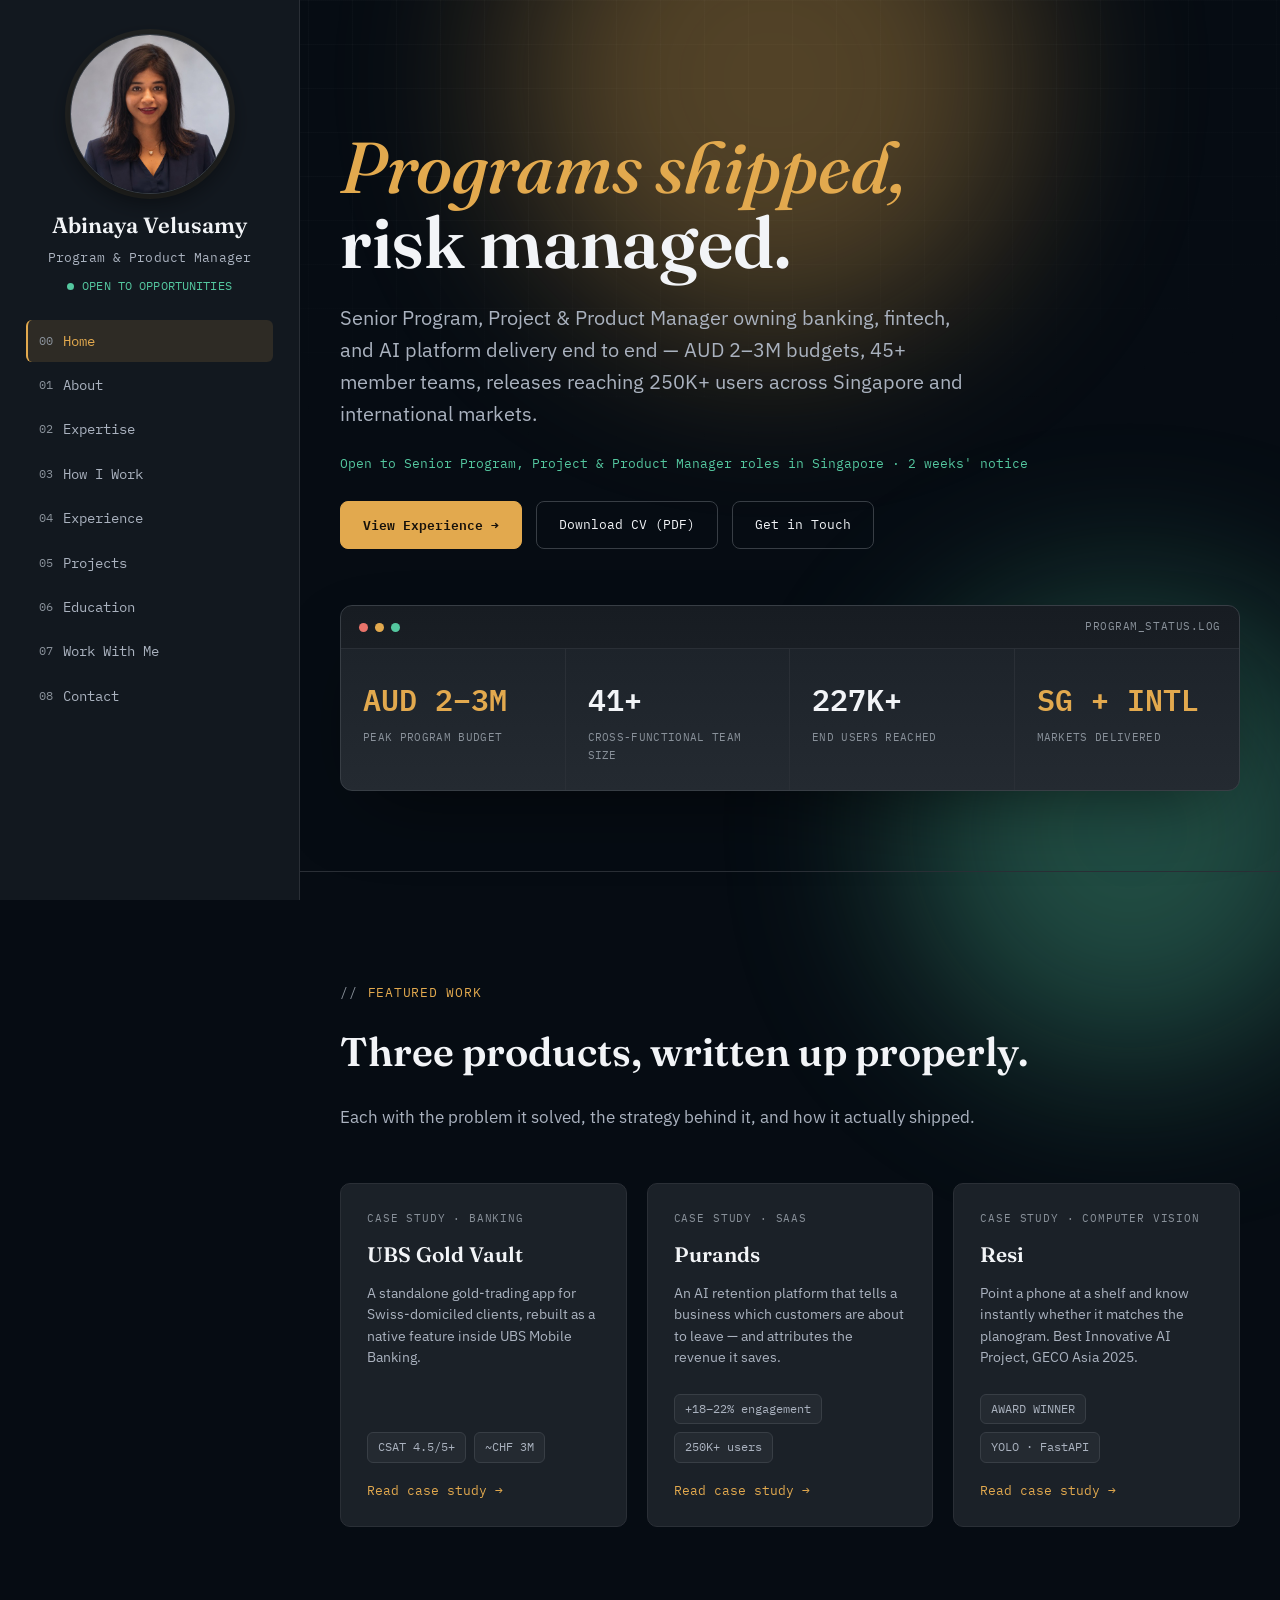
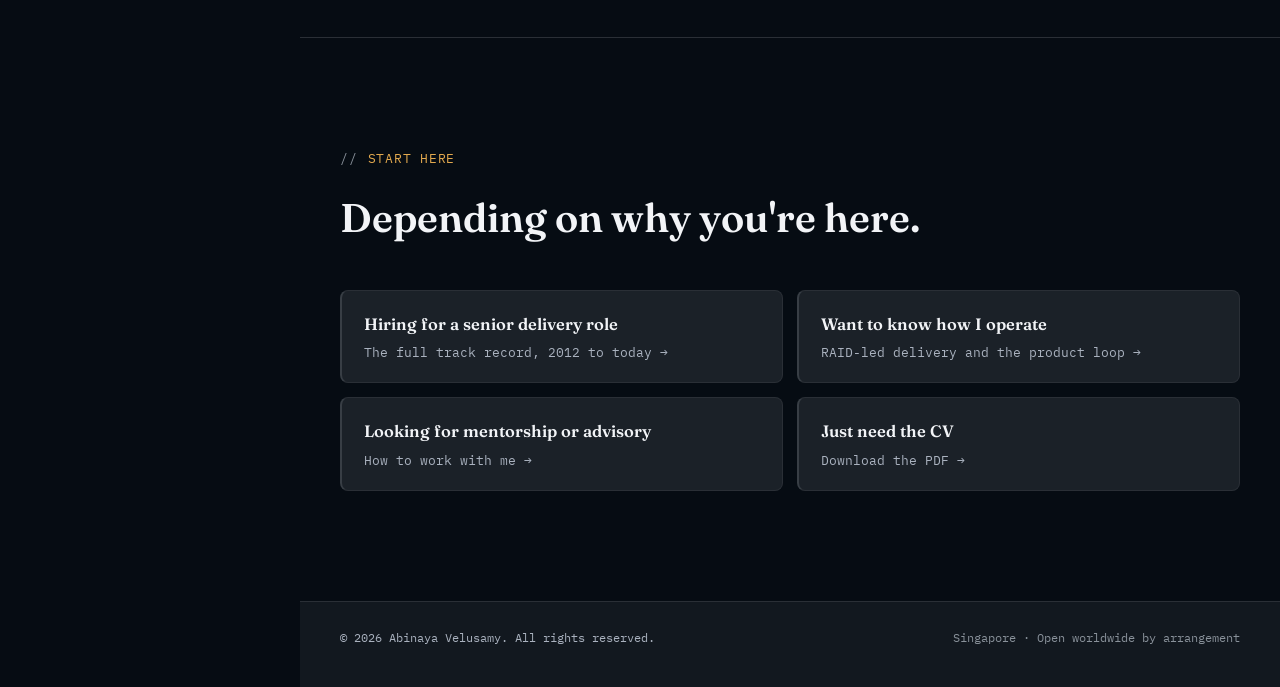
==== index.html @ ea09c015 "Act on the critique: case studies, CV, landing page, hide Shop Single commit so the whole set can be" ====
<!DOCTYPE html>
<html lang="en-SG">
<head>
<meta charset="UTF-8">
<meta name="viewport" content="width=device-width, initial-scale=1.0">
<meta name="google-site-verification" content="CS-4A30RdtdvPB7ASoX8ewteVdFlSU5Lm0B5fhDnVzg">
<title>Abinaya Velusamy — Senior Program & Product Manager, Singapore</title>
<meta name="description" content="Senior Program, Project and Product Manager in Singapore. Banking, fintech and AI platform delivery — AUD 2–3M budgets, 45+ member teams, 250K+ users.">
<link rel="icon" type="image/png" sizes="32x32" href="/favicon-32.png">
<link rel="apple-touch-icon" sizes="180x180" href="/apple-touch-icon.png">
<meta name="theme-color" content="#060C13">
<link rel="preconnect" href="https://fonts.googleapis.com">
<link rel="preconnect" href="https://fonts.gstatic.com" crossorigin>
<link href="https://fonts.googleapis.com/css2?family=Fraunces:ital,opsz,wght@0,9..144,300;0,9..144,500;0,9..144,600;0,9..144,700;1,9..144,400;1,9..144,500&family=IBM+Plex+Sans:wght@400;500;600;700&family=IBM+Plex+Mono:wght@400;500;600&display=swap" rel="stylesheet">
<link rel="stylesheet" href="css/style.css?v=3">
<script defer data-domain="abinayavelusamy.com" src="https://plausible.io/js/script.outbound-links.tagged-events.js"></script>

<!-- seo -->
<link rel="canonical" href="https://abinayavelusamy.com/">
<meta name="robots" content="index, follow, max-image-preview:large">
<meta name="author" content="Abinaya Velusamy">
<meta property="og:type" content="profile">
<meta property="og:site_name" content="Abinaya Velusamy">
<meta property="og:locale" content="en_SG">
<meta property="og:url" content="https://abinayavelusamy.com/">
<meta property="og:title" content="Abinaya Velusamy — Senior Program & Product Manager, Singapore">
<meta property="og:description" content="Senior Program, Project and Product Manager in Singapore. Banking, fintech and AI platform delivery — AUD 2–3M budgets, 45+ member teams, 250K+ users.">
<meta property="og:image" content="https://abinayavelusamy.com/assets/og-card.jpg">
<meta property="og:image:width" content="1200">
<meta property="og:image:height" content="630">
<meta property="og:image:alt" content="Abinaya Velusamy — Senior Program &amp; Product Manager">
<meta name="twitter:card" content="summary_large_image">
<meta name="twitter:title" content="Abinaya Velusamy — Senior Program & Product Manager, Singapore">
<meta name="twitter:description" content="Senior Program, Project and Product Manager in Singapore. Banking, fintech and AI platform delivery — AUD 2–3M budgets, 45+ member teams, 250K+ users.">
<meta name="twitter:image" content="https://abinayavelusamy.com/assets/og-card.jpg">
<!-- /seo -->

<script type="application/ld+json">
{
  "@context": "https://schema.org",
  "@type": "Person",
  "name": "Abinaya Velusamy",
  "url": "https://abinayavelusamy.com/",
  "image": "https://abinayavelusamy.com/assets/headshot.jpg",
  "jobTitle": "Senior Program, Project & Product Manager",
  "email": "mailto:vabinaya8@gmail.com",
  "telephone": "+65 9186 2918",
  "nationality": "Singaporean",
  "address": {
    "@type": "PostalAddress",
    "addressCountry": "SG",
    "addressLocality": "Singapore"
  },
  "worksFor": {
    "@type": "Organization",
    "name": "Purands"
  },
  "alumniOf": [
    {
      "@type": "CollegeOrUniversity",
      "name": "Singapore Management University"
    },
    {
      "@type": "CollegeOrUniversity",
      "name": "SASTRA University"
    }
  ],
  "knowsAbout": [
    "Program Management",
    "Project Management",
    "Product Management",
    "Agile Delivery",
    "RAID Risk Management",
    "Program Governance",
    "Roadmap Ownership",
    "Banking Technology",
    "Fintech",
    "SaaS",
    "AI Platforms",
    "Stakeholder Management"
  ],
  "hasCredential": [
    {
      "@type": "EducationalOccupationalCredential",
      "name": "Master of Business Administration (MBA), Singapore Management University"
    },
    {
      "@type": "EducationalOccupationalCredential",
      "name": "Microsoft Azure Fundamentals"
    },
    {
      "@type": "EducationalOccupationalCredential",
      "name": "NUS Future Leader Programme"
    }
  ],
  "award": [
    "Best Innovative AI Project — GECO Asia 2025",
    "Dean's Lister, Singapore Management University"
  ],
  "sameAs": [
    "https://linkedin.com/in/abinaya-velusamy",
    "https://github.com/abinayavelusamy2918"
  ]
}
</script>
<script type="application/ld+json">
{
  "@context": "https://schema.org",
  "@type": "WebSite",
  "name": "Abinaya Velusamy",
  "url": "https://abinayavelusamy.com/",
  "inLanguage": "en-SG",
  "author": {
    "@type": "Person",
    "name": "Abinaya Velusamy"
  }
}
</script>
</head>
<body data-page="home">

<div class="bg-grid"></div>
<div class="bg-glow g1"></div>
<div class="bg-glow g2"></div>

<div class="topbar">
  <a class="topbar-brand" href="index.html">
    <img class="tb-avatar" src="assets/headshot.jpg" alt="" width="34" height="34" decoding="async">
    <span class="tb-id"><strong>Abinaya Velusamy</strong><em>Program &amp; Product Manager</em></span>
  </a>
  <button class="menu-btn" id="menuBtn" aria-label="Toggle navigation"><i></i><i></i><i></i></button>
</div>

<aside class="sidebar" id="sidebar">
  <div class="brand">
    <img class="avatar" src="assets/headshot.jpg" alt="Portrait of Abinaya Velusamy" width="224" height="224" decoding="async">
    <strong>Abinaya Velusamy</strong>
    Program &amp; Product Manager
    <div class="status-line"><span class="dot"></span> OPEN TO OPPORTUNITIES</div>
  </div>
  <nav class="navlinks" id="navlinks">
    <a href="index.html" class="active"><span class="idx">00</span> Home</a>
    <a href="about.html"><span class="idx">01</span> About</a>
    <a href="expertise.html"><span class="idx">02</span> Expertise</a>
    <a href="how-i-work.html"><span class="idx">03</span> How I Work</a>
    <a href="experience.html"><span class="idx">04</span> Experience</a>
    <a href="projects.html"><span class="idx">05</span> Projects</a>
    <a href="education.html"><span class="idx">06</span> Education</a>
    <a href="work-with-me.html"><span class="idx">07</span> Work With Me</a>
    <a href="contact.html"><span class="idx">08</span> Contact</a>
  </nav>
</aside>

<main>

  <section class="section hero" id="home" style="border-top:none;">
    <div class="section-inner">
      <h1 class="hero-title reveal">
        <span class="line"><span class="line-in"><em>Programs shipped,</em></span></span>
        <span class="line"><span class="line-in">risk managed.</span></span>
      </h1>
      <p class="tagline reveal d2">Senior Program, Project &amp; Product Manager owning banking, fintech, and AI platform delivery end to end — AUD 2–3M budgets, 45+ member teams, releases reaching 250K+ users across Singapore and international markets.</p>
      <p class="hero-ask reveal d3">Open to Senior Program, Project &amp; Product Manager roles in Singapore · 2 weeks' notice</p>
      <div class="cta-row reveal d3">
        <a href="experience.html" class="plausible-event-name=Hero+View+Experience btn btn-primary">View Experience →</a>
        <a href="assets/Abinaya-Velusamy-CV.pdf" class="plausible-event-name=Download+CV btn btn-ghost" download>Download CV (PDF)</a>
        <a href="contact.html" class="btn btn-ghost">Get in Touch</a>
      </div>

      <div class="console reveal d4">
        <div class="console-bar">
          <div class="console-lights"><i></i><i></i><i></i></div>
          <div class="label">PROGRAM_STATUS.LOG</div>
        </div>
        <div class="console-grid">
          <div class="console-cell">
            <div class="val accent">AUD 2–3M</div>
            <div class="lbl">PEAK PROGRAM BUDGET</div>
          </div>
          <div class="console-cell">
            <div class="val" data-count="45" data-suffix="+">0</div>
            <div class="lbl">CROSS-FUNCTIONAL TEAM SIZE</div>
          </div>
          <div class="console-cell">
            <div class="val" data-count="250" data-suffix="K+">0</div>
            <div class="lbl">END USERS REACHED</div>
          </div>
          <div class="console-cell">
            <div class="val accent">SG + INTL</div>
            <div class="lbl">MARKETS DELIVERED</div>
          </div>
        </div>
      </div>
    </div>
  </section>



  <!-- FEATURED WORK -->
  <section class="section" id="featured">
    <div class="section-inner">
      <div class="eyebrow reveal">FEATURED WORK</div>
      <h2 class="reveal">Three products, written up properly.</h2>
      <p class="lede reveal d1">Each with the problem it solved, the strategy behind it, and how it actually shipped.</p>

      <div class="feat-grid">
        <a class="feat-card reveal" href="ubs-gold.html">
          <div class="feat-kind">CASE STUDY · BANKING</div>
          <h3>UBS Gold Vault</h3>
          <p>A standalone gold-trading app for Swiss-domiciled clients, rebuilt as a native feature inside UBS Mobile Banking.</p>
          <div class="kpi-row">
            <span class="kpi">CSAT 4.5/5+</span>
            <span class="kpi">~CHF 3M</span>
          </div>
          <span class="feat-go">Read case study →</span>
        </a>
        <a class="feat-card reveal d1" href="purands.html">
          <div class="feat-kind">CASE STUDY · SAAS</div>
          <h3>Purands</h3>
          <p>An AI retention platform that tells a business which customers are about to leave — and attributes the revenue it saves.</p>
          <div class="kpi-row">
            <span class="kpi">+18–22% engagement</span>
            <span class="kpi">250K+ users</span>
          </div>
          <span class="feat-go">Read case study →</span>
        </a>
        <a class="feat-card reveal d2" href="resi.html">
          <div class="feat-kind">CASE STUDY · COMPUTER VISION</div>
          <h3>Resi</h3>
          <p>Point a phone at a shelf and know instantly whether it matches the planogram. Best Innovative AI Project, GECO Asia 2025.</p>
          <div class="kpi-row">
            <span class="kpi">AWARD WINNER</span>
            <span class="kpi">YOLO · FastAPI</span>
          </div>
          <span class="feat-go">Read case study →</span>
        </a>
      </div>
    </div>
  </section>

  <!-- QUICK ROUTES -->
  <section class="section" id="routes">
    <div class="section-inner">
      <div class="eyebrow reveal">START HERE</div>
      <h2 class="reveal">Depending on why you're here.</h2>
      <div class="route-grid">
        <a class="route reveal" href="experience.html"><strong>Hiring for a senior delivery role</strong><span>The full track record, 2012 to today →</span></a>
        <a class="route reveal d1" href="how-i-work.html"><strong>Want to know how I operate</strong><span>RAID-led delivery and the product loop →</span></a>
        <a class="route reveal d2" href="work-with-me.html"><strong>Looking for mentorship or advisory</strong><span>How to work with me →</span></a>
        <a class="route reveal d3" href="assets/Abinaya-Velusamy-CV.pdf" download><strong>Just need the CV</strong><span>Download the PDF →</span></a>
      </div>
    </div>
  </section>

  <footer class="site-footer">
    <div class="section-inner">
      <div class="footer">
        <span>© 2026 Abinaya Velusamy. All rights reserved.</span>
        <span>Singapore · Open worldwide by arrangement</span>
      </div>
    </div>
  </footer>

</main>

<script src="js/main.js?v=3"></script>

</body>
</html>
---- css/style.css ----
/* ===================== TOKENS ===================== */
:root{
  /* surface ramp — steps of dL* ~4-6 so cards read raised without a border */
  --bg: #060C13;
  --bg-1: #12181F;
  --panel: #1B2128;
  --panel-2: #242A31;
  --panel-3: #2E343B;
  /* neutral hairlines — brass is reserved for meaning, not structure */
  --line: #383E45;
  --line-soft: #2A2F36;
  /* accents: brand / positive / alert / category */
  --brass: #E2A94E;
  --brass-soft: rgba(226,169,78,0.13);
  --teal: #54C79F;
  --teal-soft: rgba(84,199,159,0.13);
  --risk: #E8736A;
  --risk-soft: rgba(232,115,106,0.13);
  --iris: #96A2DC;
  --iris-soft: rgba(150,162,220,0.14);
  --text: #F2F4F7;
  --text-dim: #AAB2BF;
  --text-faint: #89919A;
  --font-display: 'Fraunces', serif;
  --font-body: 'IBM Plex Sans', sans-serif;
  --font-mono: 'IBM Plex Mono', monospace;
  --px: 0; --py: 0;   /* cursor parallax, set from JS */
  --sidebar-w: 300px;
  --maxw: 980px;
}

@media (prefers-reduced-motion: reduce){
  *{ animation-duration: 0.001ms !important; animation-iteration-count: 1 !important; transition-duration: 0.001ms !important; scroll-behavior: auto !important; }
}

*{ box-sizing: border-box; }
html{ scroll-behavior: smooth; }
body{
  margin: 0;
  background: var(--bg);
  color: var(--text);
  font-family: var(--font-body);
  font-size: 16px;
  line-height: 1.6;
  -webkit-font-smoothing: antialiased;
}
::selection{ background: var(--brass-soft); color: var(--brass); }

a{ color: inherit; text-decoration: none; }
ul{ margin: 0; padding: 0; list-style: none; }
h1,h2,h3,h4{ margin: 0; font-family: var(--font-display); font-weight: 600; }

.eyebrow{
  font-family: var(--font-mono);
  font-size: 12.5px;
  letter-spacing: 0.06em;
  color: var(--brass);
  display: flex;
  align-items: center;
  gap: 10px;
  margin-bottom: 18px;
}
.eyebrow::before{ content: "//"; color: var(--text-faint); }

/* background grid texture */
.bg-grid{
  position: fixed; inset: 0; z-index: 0; pointer-events: none;
  background-image:
    linear-gradient(rgba(237,239,242,0.025) 1px, transparent 1px),
    linear-gradient(90deg, rgba(237,239,242,0.025) 1px, transparent 1px);
  background-size: 44px 44px;
  mask-image: radial-gradient(ellipse 90% 60% at 50% 0%, black 40%, transparent 85%);
  translate: calc(var(--px) * 11px) calc(var(--py) * 7px);
  transition: translate .9s cubic-bezier(.16,.8,.3,1);
}
.bg-glow{
  position: fixed; z-index: 0; pointer-events: none; filter: blur(90px); opacity: 0.35;
  border-radius: 50%;
}
.bg-glow.g1{ width: 520px; height: 520px; background: var(--brass); top: -180px; left: 40%; animation: drift1 26s ease-in-out infinite;
  translate: calc(var(--px) * 34px) calc(var(--py) * 22px); transition: translate .7s cubic-bezier(.16,.8,.3,1); }
.bg-glow.g2{ width: 460px; height: 460px; background: var(--teal); bottom: -160px; right: -80px; animation: drift2 32s ease-in-out infinite;
  translate: calc(var(--px) * -26px) calc(var(--py) * -18px); transition: translate .8s cubic-bezier(.16,.8,.3,1); }
@keyframes drift1{ 0%,100%{ transform: translate(0,0); } 50%{ transform: translate(-60px, 40px); } }
@keyframes drift2{ 0%,100%{ transform: translate(0,0); } 50%{ transform: translate(50px, -30px); } }

/* ===================== SIDEBAR NAV ===================== */
.topbar{
  position: fixed; top: 0; left: 0; right: 0; height: 60px; z-index: 100;
  display: none; align-items: center; justify-content: space-between;
  padding: 0 20px; background: rgba(6,12,19,0.9); backdrop-filter: blur(10px);
  border-bottom: 1px solid var(--line-soft);
}
/* mobile header carries the identity the off-canvas sidebar would otherwise hide */
.topbar-brand{ display: flex; align-items: center; gap: 11px; min-width: 0; }
.tb-avatar{
  width: 34px; height: 34px; border-radius: 50%; flex-shrink: 0;
  object-fit: cover; object-position: center 22%;
  border: 1px solid var(--line);
}
.tb-id{ display: flex; flex-direction: column; min-width: 0; line-height: 1.2; }
.tb-id strong{
  font-family: var(--font-display); font-size: 15.5px; font-weight: 600; color: var(--text);
  white-space: nowrap; overflow: hidden; text-overflow: ellipsis;
}
.tb-id em{
  font-family: var(--font-mono); font-style: normal; font-size: 10.5px; color: var(--text-faint);
  white-space: nowrap; overflow: hidden; text-overflow: ellipsis;
}
@media (max-width: 380px){ .tb-id em{ display: none; } }
.menu-btn{
  width: 40px; height: 40px; border-radius: 8px; border: 1px solid var(--line-soft);
  background: var(--panel); display: flex; align-items: center; justify-content: center; cursor: pointer;
}
.menu-btn span, .menu-btn::before, .menu-btn::after{ content:""; display:block; width: 16px; height: 1.5px; background: var(--text); position: relative; }
.menu-btn{ flex-direction: column; gap: 4px; }
.menu-btn i{ width: 16px; height: 1.5px; background: var(--text); display:block; }

.sidebar{
  position: fixed; top: 0; left: 0; bottom: 0; width: var(--sidebar-w); z-index: 90;
  background: var(--bg-1); border-right: 1px solid var(--line-soft);
  padding: 34px 26px; display: flex; flex-direction: column; gap: 34px;
  /* content is ~880px tall; below that the contact links must stay reachable */
  overflow-y: auto; overscroll-behavior: contain;
  scrollbar-width: thin; scrollbar-color: var(--line) transparent;
}
.sidebar::-webkit-scrollbar{ width: 6px; }
.sidebar::-webkit-scrollbar-thumb{ background: var(--line); border-radius: 3px; }
.sidebar::-webkit-scrollbar-track{ background: transparent; }

.sidebar .brand{
  font-family: var(--font-mono); font-size: 12.5px; color: var(--text-dim); letter-spacing: 0.01em;
  text-align: center;
}
.sidebar .avatar{
  display: block; width: 224px; height: 224px; border-radius: 50%;
  object-fit: cover; object-position: center 22%;
  margin: 0 auto 18px;
  border: 1px solid var(--line);
  box-shadow: 0 0 0 5px rgba(226,169,78,0.07), 0 8px 22px rgba(0,0,0,0.45);
  filter: saturate(0.92) contrast(1.02);
  transition: box-shadow .25s ease, filter .25s ease;
}
.sidebar .avatar:hover{
  box-shadow: 0 0 0 5px rgba(226,169,78,0.16), 0 8px 26px rgba(0,0,0,0.55);
  filter: saturate(1) contrast(1.02);
}
.sidebar .brand strong{ display:block; font-family: var(--font-display); font-size: 22px; color: var(--text); font-weight: 600; margin-bottom: 4px; letter-spacing: 0; }
.sidebar .status-line{
  display: flex; align-items: center; justify-content: center; gap: 8px; font-family: var(--font-mono); font-size: 11.5px; color: var(--teal); margin-top: 10px;
}
.dot{ width: 7px; height: 7px; border-radius: 50%; background: var(--teal); box-shadow: 0 0 0 0 rgba(84,199,159,0.6); animation: pulse 2.2s infinite; }
@keyframes pulse{ 0%{ box-shadow: 0 0 0 0 rgba(84,199,159,0.5);} 70%{ box-shadow: 0 0 0 7px rgba(84,199,159,0);} 100%{ box-shadow: 0 0 0 0 rgba(84,199,159,0);} }

.navlinks{ display: flex; flex-direction: column; gap: 2px; }
.navlinks a{
  font-family: var(--font-mono); font-size: 14px; color: var(--text-dim);
  padding: 10px 11px; border-radius: 6px; display: flex; align-items: center; gap: 10px;
  transition: color .2s ease, background .2s ease;
  border-left: 2px solid transparent;
}
.navlinks a .idx{ color: var(--text-faint); font-size: 11.5px; }
.navlinks a:hover{ color: var(--text); background: var(--panel); }
.navlinks a.active{ color: var(--brass); border-left-color: var(--brass); background: var(--brass-soft); }

.sidebar-foot{ display: flex; flex-direction: column; gap: 10px; }
.sidebar-foot a{
  font-family: var(--font-mono); font-size: 12px; color: var(--text-dim); display: flex; gap: 8px; align-items: center;
}
.sidebar-foot a:hover{ color: var(--brass); }
.sidebar-foot svg{ width: 14px; height: 14px; flex-shrink: 0; }

/* ===================== BOOT INTRO ===================== */
/* Injected by JS only — no-JS and reduced-motion users never see it. */
.boot{
  position: fixed; inset: 0; z-index: 200;
  background: var(--bg);
  display: flex; align-items: center; justify-content: center;
  cursor: pointer;
  will-change: opacity, clip-path;
}
.boot::before{ /* faint scan texture so the panel isn't flat black */
  content: ""; position: absolute; inset: 0; pointer-events: none; opacity: .5;
  background: repeating-linear-gradient(to bottom, rgba(237,239,242,0.022) 0 1px, transparent 1px 3px);
}
.boot-inner{ width: min(460px, calc(100vw - 56px)); position: relative; }
.boot-brand{
  font-family: var(--font-mono); font-size: 13px; font-weight: 600; letter-spacing: .08em;
  color: var(--brass); margin-bottom: 22px;
}
.boot-line{
  font-family: var(--font-mono); font-size: 12.5px; line-height: 2.05;
  color: var(--text-dim); white-space: pre; overflow: hidden;
  text-overflow: clip;
}
.boot-line.ok{ color: var(--teal); }
.boot-bar{
  margin-top: 24px; height: 2px; width: 100%;
  background: var(--line-soft); overflow: hidden; border-radius: 2px;
}
.boot-bar i{
  display: block; height: 100%; width: 0%;
  background: linear-gradient(90deg, var(--brass), var(--teal));
  transition: width .12s linear;
}
/* brass line that sweeps down the screen right before the wipe */
.boot-sweep{
  position: absolute; left: 0; right: 0; top: 0; height: 1px;
  background: linear-gradient(90deg, transparent, var(--brass), transparent);
  box-shadow: 0 0 18px 2px rgba(226,169,78,0.5);
  opacity: 0; pointer-events: none;
}
.boot.sweeping .boot-sweep{ animation: bootSweep .5s cubic-bezier(.6,0,.3,1) forwards; }
@keyframes bootSweep{
  0%{ opacity: 0; transform: translateY(0); }
  12%{ opacity: 1; }
  100%{ opacity: 0; transform: translateY(100vh); }
}
.boot.sweeping .boot-inner{ opacity: 0; transform: translateY(-8px); transition: opacity .3s ease, transform .3s ease; }
/* the wipe itself: panel retracts upward off screen */
.boot.done{
  clip-path: inset(0 0 100% 0);
  transition: clip-path .62s cubic-bezier(.76,0,.24,1);
}
/* hold the page still while booting */
html.booting, html.booting body{ overflow: hidden; }

/* ===================== LAYOUT ===================== */
/* Fill the viewport so a short page still pins its footer to the bottom
   instead of leaving dead space beneath it. */
main{
  margin-left: var(--sidebar-w); position: relative; z-index: 1;
  display: flex; flex-direction: column; min-height: 100vh;
}
.site-footer{ margin-top: auto; }
.section{ padding: 110px max(40px, calc((100% - var(--maxw)) / 2)); border-bottom: 1px solid var(--line-soft); }
.section:last-of-type{ border-bottom: none; }
.section-inner{ max-width: var(--maxw); margin: 0 auto; }
/* sub-pages lead with an h1; match the h2 scale so nothing shifts visually */
.section-inner > h1{ font-size: clamp(28px, 3.4vw, 40px); margin-bottom: 20px; font-weight: 600; }
.section h2{ font-size: clamp(28px, 3.4vw, 40px); margin-bottom: 20px; font-weight: 600; }
.lede{ color: var(--text-dim); font-size: 17px; max-width: 640px; margin-bottom: 52px; }

.reveal{ opacity: 0; transform: translateY(26px); transition: opacity .7s cubic-bezier(.16,.8,.3,1), transform .7s cubic-bezier(.16,.8,.3,1); }
.reveal.is-visible{ opacity: 1; transform: translateY(0); }
.reveal.d1{ transition-delay: .08s; } .reveal.d2{ transition-delay: .16s; } .reveal.d3{ transition-delay: .24s; } .reveal.d4{ transition-delay: .32s; }

/* ===================== HERO ===================== */
.hero{ min-height: min(100vh, 760px); display: flex; flex-direction: column; justify-content: center; padding-top: 130px; padding-bottom: 80px; border-bottom: 1px solid var(--line-soft); }
.hero-kicker{ font-family: var(--font-mono); font-size: 12.5px; color: var(--teal); letter-spacing: 0.08em; margin-bottom: 20px; display:flex; align-items:center; gap: 8px;}
.hero h1{ font-size: clamp(40px, 6vw, 72px); line-height: 1.04; margin-bottom: 22px; }

/* kinetic hero: each line wipes up from behind its own mask */
.hero-title.reveal{ opacity: 1; transform: none; }   /* the mask does the work, not a fade */
.hero-title .line{
  display: block; overflow: hidden;
  padding-bottom: .1em; margin-bottom: -.1em;        /* room for descenders inside the mask */
}
.hero-title .line-in{
  display: block; transform: translateY(112%);
  transition: transform .95s cubic-bezier(.16,.8,.3,1);
}
.hero-title.is-visible .line-in{ transform: translateY(0); }
.hero-title.is-visible .line:nth-child(2) .line-in{ transition-delay: .13s; }
@media (prefers-reduced-motion: reduce){
  .hero-title .line-in{ transform: none; }
}
.hero h1 em{ font-style: italic; color: var(--brass); font-weight: 500; }
.hero p.tagline{ font-size: clamp(17px, 2vw, 20px); color: var(--text-dim); max-width: 640px; margin-bottom: 38px; }
.cta-row{ display: flex; gap: 14px; flex-wrap: wrap; margin-bottom: 56px; }
.btn{
  font-family: var(--font-mono); font-size: 13px; padding: 13px 22px; border-radius: 8px; cursor: pointer;
  display: inline-flex; align-items: center; gap: 8px; border: 1px solid var(--line);
  transition: transform .2s ease, background .2s ease, border-color .2s ease;
}
.btn-primary{ background: var(--brass); color: #16110a; border-color: var(--brass); font-weight: 600; }
.btn-primary:hover{ transform: translateY(-2px); background: #dcac5c; }
.btn-ghost{ background: transparent; color: var(--text); }
.btn-ghost:hover{ border-color: var(--brass); color: var(--brass); transform: translateY(-2px); }

/* console panel */
.console{
  border: 1px solid var(--line); border-radius: 12px; background: linear-gradient(180deg, var(--panel), var(--panel-2));
  overflow: hidden; box-shadow: 0 30px 80px -30px rgba(0,0,0,0.6);
}
.console-bar{
  display: flex; align-items: center; justify-content: space-between; padding: 12px 18px;
  border-bottom: 1px solid var(--line-soft); background: rgba(0,0,0,0.15);
}
.console-lights{ display: flex; gap: 7px; }
.console-lights i{ width: 9px; height: 9px; border-radius: 50%; display: block; }
.console-lights i:nth-child(1){ background: var(--risk); }
.console-lights i:nth-child(2){ background: var(--brass); }
.console-lights i:nth-child(3){ background: var(--teal); }
.console-bar .label{ font-family: var(--font-mono); font-size: 11px; color: var(--text-faint); letter-spacing: 0.05em; }
.console-grid{ display: grid; grid-template-columns: repeat(4, 1fr); }
.console-cell{ padding: 26px 22px; border-right: 1px solid var(--line-soft); }
.console-cell:last-child{ border-right: none; }
.console-cell .val{ font-family: var(--font-mono); font-size: clamp(22px, 2.6vw, 30px); font-weight: 600; color: var(--text); }
.console-cell .val.accent{ color: var(--brass); }
.console-cell .lbl{ font-family: var(--font-mono); font-size: 11px; color: var(--text-faint); margin-top: 6px; letter-spacing: 0.03em; }

@media (max-width: 720px){ .console-grid{ grid-template-columns: repeat(2, 1fr); } .console-cell{ border-bottom: 1px solid var(--line-soft); } }

/* ===================== ABOUT ===================== */
.about-grid{ display: grid; grid-template-columns: 1.3fr 1fr; gap: 60px; }
.about-grid p{ color: var(--text-dim); margin-bottom: 18px; }
.about-grid p strong{ color: var(--text); font-weight: 600; }
.fact-panel{ border: 1px solid var(--line-soft); border-radius: 10px; padding: 24px; background: var(--panel); align-self: start; }
.fact-panel .fp-title{ font-family: var(--font-mono); font-size: 11px; color: var(--brass); letter-spacing: 0.06em; margin-bottom: 14px; }
.fact-row{ display: flex; justify-content: space-between; gap: 16px; padding: 9px 0; border-bottom: 1px dashed var(--line-soft); font-size: 13.5px; }
.fact-row span:first-child{ flex-shrink: 0; }
.fact-row:last-child{ border-bottom: none; }
.fact-row span:first-child{ color: var(--text-faint); font-family: var(--font-mono); font-size: 12px; }
.fact-row span:last-child{ color: var(--text); text-align: right; }
@media (max-width: 860px){ .about-grid{ grid-template-columns: 1fr; } }

/* ===================== EXPERTISE ===================== */
.pillars{ display: grid; grid-template-columns: repeat(2, 1fr); gap: 22px; margin-bottom: 60px; }

/* ---- sliding stack: cards layered, active one in front ---- */
.pillar-stack{
  display: grid; grid-template-columns: 1fr; position: relative;
  margin: 44px auto 26px; max-width: 640px;
  /* room below for the cards peeking out from behind the front one */
  padding-bottom: 78px;
  perspective: 1400px; cursor: pointer;
}
.pillar-stack .pillar{
  position: relative; grid-area: 1 / 1;
  transition: transform .62s cubic-bezier(.16,.8,.3,1),
              opacity .5s ease, filter .5s ease, box-shadow .4s ease;
  will-change: transform, opacity;
}
/* front card */
.pillar-stack .pillar[data-pos="0"]{
  transform: translateY(0) scale(1); opacity: 1; z-index: 4;
  box-shadow: 0 22px 50px rgba(0,0,0,0.5);
}
/* the three behind, peeking below */
.pillar-stack .pillar[data-pos="1"]{ transform: translateY(34px) scale(.945); opacity: .82; z-index: 3; filter: none; }
.pillar-stack .pillar[data-pos="2"]{ transform: translateY(64px) scale(.895); opacity: .62; z-index: 2; filter: none; }
.pillar-stack .pillar[data-pos="3"]{ transform: translateY(92px) scale(.845); opacity: .42; z-index: 1; filter: none; }
/* the card being dismissed slides up and out */
.pillar-stack .pillar.is-leaving{
  transform: translateY(-46px) scale(1.03); opacity: 0; z-index: 5; filter: blur(2px);
}
/* only the front card responds to hover */
.pillar-stack .pillar:hover{ transform: translateY(0) scale(1); }
.pillar-stack .pillar[data-pos="0"]:hover{ transform: translateY(-4px) scale(1.008); }
.pillar-stack .pillar[data-pos="1"]:hover{ transform: translateY(34px) scale(.945); }
.pillar-stack .pillar[data-pos="2"]:hover{ transform: translateY(64px) scale(.895); }
.pillar-stack .pillar[data-pos="3"]:hover{ transform: translateY(92px) scale(.845); }
/* bullets cascade each time a card reaches the front */
.pillar-stack .pillar ul li{ opacity: 0; transform: translateX(-8px); }
.pillar-stack .pillar[data-pos="0"] ul li{ opacity: 1; transform: translateX(0); }

/* the stack is interactive — say so, visibly and persistently */
.pillar-stage{ position: relative; }
.lede-hint{
  font-family: var(--font-mono); font-size: 12px; color: var(--brass);
  white-space: nowrap; margin-left: 4px;
}

.stack-controls{
  display: flex; align-items: center; justify-content: center; gap: 16px;
  flex-wrap: wrap; margin-bottom: 60px;
}
@media (max-width: 640px){
  .stack-controls{ gap: 10px; }
  .sc-dot{ padding: 5px 7px; font-size: 9.5px; }
  .sc-dot i{ width: 12px; }
}
/* below this the four labels can't fit — show compact bars only */
@media (max-width: 460px){
  .sc-dot{ font-size: 0; padding: 6px; gap: 0; }
  .sc-dot i{ width: 16px; height: 3px; }
}
@media (prefers-reduced-motion: reduce){
  .lede-hint{ display: none; }
}
@media (max-width: 640px){
  .lede-hint{ display: block; margin: 8px 0 0; }
}
.sc-btn{
  width: 34px; height: 34px; border-radius: 8px; cursor: pointer;
  border: 1px solid var(--line-soft); background: var(--panel);
  color: var(--text-dim); font-family: var(--font-mono); font-size: 14px;
  transition: color .2s ease, border-color .2s ease;
}
.sc-btn:hover{ color: var(--brass); border-color: var(--line); }
.sc-dots{ display: flex; gap: 8px; }
.sc-dot{
  cursor: pointer; border: none; background: transparent; padding: 4px 2px;
  font-family: var(--font-mono); font-size: 10.5px; letter-spacing: .06em;
  color: var(--text-faint); transition: color .2s ease;
  display: flex; align-items: center; gap: 6px;
}
.sc-dot i{
  display: block; width: 20px; height: 2px; border-radius: 2px;
  background: var(--line-soft); transition: background .3s ease, width .3s ease;
}
.sc-dot:hover{ color: var(--text-dim); }
.sc-dot.active{ color: var(--accent, var(--brass)); }
.sc-dot.active i{ background: var(--accent, var(--brass)); width: 30px; }
/* read as tappable tabs, not decoration (must follow the base .sc-dot rule) */
.sc-dot{ border: 1px solid transparent; border-radius: 999px; padding: 5px 10px; }
.sc-dot:hover{ border-color: var(--line-soft); background: var(--panel); }
.sc-dot.active{ border-color: var(--line); background: var(--brass-soft); }


/* no stacking without motion — show every discipline at once */
@media (prefers-reduced-motion: reduce){
  .pillar-stack{ display: grid; grid-template-columns: 1fr; gap: 18px; height: auto; max-width: none; padding-bottom: 0; cursor: default; }
  .pillar-stack .pillar{ position: static; grid-area: auto; opacity: 1 !important; transform: none !important; filter: none !important; }
  .pillar-stack .pillar ul li{ opacity: 1; transform: none; }
  .stack-controls{ display: none; }
}
.pillar{
  position: relative; overflow: hidden;
  border: 1px solid var(--line-soft); border-radius: 10px;
  padding: 30px 26px 26px; background: var(--panel);
  --mx: 0; --my: 0;
  transition: border-color .3s ease, transform .3s cubic-bezier(.16,.8,.3,1), box-shadow .3s ease;
}
.pillar:hover{
  border-color: var(--accent); transform: translateY(-5px);
  box-shadow: 0 14px 34px rgba(0,0,0,0.4);
}
/* accent rail across the top, drawn in on hover */
.pillar::before{
  content: ""; position: absolute; top: 0; left: 0; right: 0; height: 2px;
  background: linear-gradient(90deg, var(--accent), transparent);
  transform: scaleX(0); transform-origin: left;
  transition: transform .45s cubic-bezier(.16,.8,.3,1);
}
.pillar:hover::before{ transform: scaleX(1); }
/* spotlight that follows the cursor, same language as the project thumbnails */
.pillar::after{
  content: ""; position: absolute; inset: 0; pointer-events: none;
  background: radial-gradient(420px circle at calc(50% + var(--mx) * 50%) calc(50% + var(--my) * 50%),
              var(--accent-soft), transparent 65%);
  opacity: 0; transition: opacity .35s ease;
}
.pillar:hover::after{ opacity: 1; }
.pillar > *{ position: relative; z-index: 1; }
.pillar-num{
  position: absolute; top: 22px; right: 24px; z-index: 1;
  font-family: var(--font-display); font-size: 34px; font-weight: 600;
  color: var(--accent); opacity: .16; line-height: 1;
  transition: opacity .3s ease, transform .3s ease;
}
.pillar:hover .pillar-num{ opacity: .34; transform: translateY(-2px); }
.pillar .tag{ font-family: var(--font-mono); font-size: 11px; letter-spacing: .07em; color: var(--accent); margin-bottom: 12px; }
.pillar h3{ font-size: 18px; margin-bottom: 12px; font-weight: 600; }
.pillar ul li{
  color: var(--text-dim); font-size: 13.5px; padding: 4px 0;
  position: relative; padding-left: 16px;
  opacity: 0; transform: translateX(-8px);
  transition: opacity .45s ease, transform .45s cubic-bezier(.16,.8,.3,1);
}
.pillar ul li::before{ content: "–"; position: absolute; left: 0; color: var(--accent); }
/* bullets cascade in once the card scrolls into view */
.pillar.is-visible ul li{ opacity: 1; transform: translateX(0); }
.pillar.is-visible ul li:nth-child(1){ transition-delay: .10s; }
.pillar.is-visible ul li:nth-child(2){ transition-delay: .17s; }
.pillar.is-visible ul li:nth-child(3){ transition-delay: .24s; }
.pillar.is-visible ul li:nth-child(4){ transition-delay: .31s; }
.pillar.is-visible ul li:nth-child(5){ transition-delay: .38s; }
.pillar:hover ul li::before{ color: var(--accent); }

/* one accent per discipline, reusing the RAID palette */
.p-product{    --accent: var(--brass); --accent-soft: rgba(226,169,78,0.10); }
.p-delivery{   --accent: var(--teal);  --accent-soft: rgba(84,199,159,0.10); }
.p-governance{ --accent: var(--risk);  --accent-soft: rgba(232,115,106,0.10); }
.p-leadership{ --accent: var(--iris);      --accent-soft: rgba(150,162,220,0.10); }

@media (prefers-reduced-motion: reduce){
  .pillar ul li{ opacity: 1; transform: none; }
  .pillar::after{ display: none; }
  .pillar:hover{ transform: none; }
}
@media (max-width: 860px){ .pillars{ grid-template-columns: 1fr; } }

.toolkit-title{ font-family: var(--font-mono); font-size: 12px; color: var(--text-faint); margin-bottom: 18px; letter-spacing: 0.05em; }
.toolkit{ display: flex; flex-direction: column; gap: 14px; }
.toolkit-row{ display: flex; gap: 16px; align-items: baseline; flex-wrap: wrap; }
.toolkit-row .tk-label{ font-family: var(--font-mono); font-size: 11.5px; color: var(--brass); min-width: 150px; }
.chips{ display: flex; flex-wrap: wrap; gap: 8px; }
.chip{ font-family: var(--font-mono); font-size: 12px; padding: 5px 11px; border-radius: 999px; border: 1px solid var(--line-soft); color: var(--text-dim); background: var(--panel); }

/* ===================== PHILOSOPHY / RAID ===================== */
.raid-grid{ display: grid; grid-template-columns: repeat(4, 1fr); gap: 18px; margin-bottom: 40px; }
.raid-card{ border: 1px solid var(--line-soft); border-radius: 10px; padding: 24px 20px; background: var(--panel); position: relative; overflow: hidden; }
.raid-card .letter{ font-family: var(--font-display); font-size: 44px; color: var(--brass); opacity: 0.9; line-height: 1; margin-bottom: 14px; }
.raid-card h4{ font-size: 15.5px; margin-bottom: 8px; }
.raid-card p{ font-size: 13px; color: var(--text-dim); margin: 0; }
.raid-card:nth-child(1) .letter{ color: var(--risk); }
.raid-card:nth-child(2) .letter{ color: var(--brass); }
.raid-card:nth-child(3) .letter{ color: var(--teal); }
.raid-card:nth-child(4) .letter{ color: var(--iris); }
@media (max-width: 860px){ .raid-grid{ grid-template-columns: 1fr 1fr; } }
@media (max-width: 520px){ .raid-grid{ grid-template-columns: 1fr; } }

/* product loop — RAID carried through the product cycle, same colour language */
.loop-heading{ font-size: clamp(22px, 2.4vw, 28px); margin-bottom: 10px; }
.loop-grid{ display: grid; grid-template-columns: repeat(4, 1fr); gap: 18px; margin: 26px 0 40px; }
.loop-card{
  border: 1px solid var(--line-soft); border-top: 2px solid var(--accent);
  border-radius: 10px; padding: 22px 20px; background: var(--panel);
  display: flex; flex-direction: column; gap: 9px;
}
.loop-card .loop-idx{ font-family: var(--font-mono); font-size: 10.5px; letter-spacing: 0.07em; color: var(--text-faint); }
.loop-card h4{ font-size: 15.5px; }
.loop-card p{ font-size: 13px; color: var(--text-dim); margin: 0; flex: 1; }
.loop-card .raid-tag{
  font-family: var(--font-mono); font-size: 11px; line-height: 1.55; color: var(--text-dim);
  border-top: 1px dashed var(--line-soft); padding-top: 11px; margin-top: 2px;
}
.loop-card .raid-tag b{
  display: inline-flex; align-items: center; justify-content: center;
  width: 17px; height: 17px; border-radius: 4px; margin-right: 5px;
  background: var(--accent-soft); color: var(--accent);
  font-family: var(--font-display); font-size: 12px; font-weight: 600;
}
/* accents mirror the RAID letters above, so the two blocks read as one system */
.lc-r{ --accent: var(--risk);  --accent-soft: var(--risk-soft); }
.lc-a{ --accent: var(--brass); --accent-soft: var(--brass-soft); }
.lc-i{ --accent: var(--teal);  --accent-soft: var(--teal-soft); }
.lc-d{ --accent: var(--iris);      --accent-soft: rgba(150,162,220,0.15); }
@media (max-width: 860px){ .loop-grid{ grid-template-columns: 1fr 1fr; } }
@media (max-width: 520px){ .loop-grid{ grid-template-columns: 1fr; } }

/* ===================== SHOP ===================== */
/* Product-card styles were removed with the mock listings; they'll be
   reintroduced alongside the real Gumroad products. */
.shop-soon{
  margin-top: 44px; max-width: 640px;
  border: 1px solid var(--line-soft); border-radius: 12px;
  padding: 38px; background: var(--panel);
}
.shop-soon .ss-status{
  display: inline-flex; align-items: center; gap: 8px;
  font-family: var(--font-mono); font-size: 11px; letter-spacing: 0.08em;
  color: var(--teal); margin-bottom: 18px;
}
.shop-soon h3{ font-size: clamp(20px, 2.2vw, 25px); margin-bottom: 12px; }
.shop-soon p{ font-size: 14.5px; color: var(--text-dim); margin: 0 0 26px; }

/* ===================== CASE STUDY ===================== */
.cs-h3{ font-size: clamp(21px, 2.3vw, 27px); margin-bottom: 14px; }
.cs-prose{ max-width: 700px; }
.cs-prose p{ color: var(--text-dim); font-size: 15px; margin: 0 0 14px; }
.cs-links{ display: flex; align-items: center; gap: 14px; flex-wrap: wrap; margin-top: 28px; }

/* the four questions the manager couldn't answer */
.cs-problems{ display: grid; grid-template-columns: 1fr 1fr; gap: 16px; margin-top: 26px; max-width: 860px; }
.cs-problem{
  display: flex; gap: 14px; align-items: flex-start;
  border: 1px solid var(--line-soft); border-left: 2px solid var(--risk);
  border-radius: 8px; padding: 18px 20px; background: var(--panel);
}
.cs-problem span{
  font-family: var(--font-mono); font-size: 11.5px; color: var(--risk);
  flex-shrink: 0; padding-top: 2px;
}
.cs-problem p{ margin: 0; font-size: 13.5px; color: var(--text-dim); }
@media (max-width: 720px){ .cs-problems{ grid-template-columns: 1fr; } }

/* pipeline steps */
.flow{ margin-top: 30px; border-left: 1px solid var(--line-soft); padding-left: 0; max-width: 760px; }
.flow-step{
  display: flex; gap: 18px; align-items: flex-start;
  padding: 16px 0 16px 22px; position: relative;
}
.flow-step::before{
  content: ""; position: absolute; left: -4px; top: 24px;
  width: 7px; height: 7px; border-radius: 50%;
  background: var(--brass); box-shadow: 0 0 0 3px var(--bg);
}
.flow-step .fs-num{
  font-family: var(--font-mono); font-size: 11.5px; color: var(--brass);
  flex-shrink: 0; padding-top: 3px; min-width: 26px;
}
.flow-step h4{ font-size: 15.5px; margin-bottom: 3px; }
.flow-step p{ margin: 0; font-size: 13.5px; color: var(--text-dim); }

/* ---- animated shelf scan ---- */
.resi-scan{ margin-top: 30px; }
.rs-stage{ position: relative; padding: 20px 22px 26px; overflow: hidden; }
.rs-svg{ display: block; width: 100%; height: auto; }
.rs-svg .shelf{ stroke: rgba(237,239,242,0.16); stroke-width: 2; }
.rs-svg .p{ fill: rgba(237,239,242,0.11); }
.rs-svg .faded{ fill: rgba(237,239,242,0.03); }
.rs-svg .gap{ fill: none; stroke: var(--brass); stroke-width: 2; stroke-dasharray: 5 4; }
.rs-svg .bad{ fill: rgba(232,115,106,0.22); stroke: var(--risk); stroke-width: 2; }
/* the scanning beam */
.rs-beam{
  position: absolute; left: 22px; right: 22px; top: 8%; height: 2px;
  background: linear-gradient(90deg, transparent, var(--brass), transparent);
  box-shadow: 0 0 20px 3px rgba(226,169,78,0.45);
  animation: rsBeam 6s cubic-bezier(.45,0,.55,1) infinite;
}
@keyframes rsBeam{
  0%   { top: 8%;  opacity: 0; }
  6%   { opacity: 1; }
  46%  { top: 74%; opacity: 1; }
  56%  { opacity: 0; }
  100% { top: 8%;  opacity: 0; }
}
/* findings appear only after the beam has passed */
.rs-svg .gap, .rs-svg .bad{ opacity: 0; animation: rsFind 6s linear infinite; }
@keyframes rsFind{
  0%, 48%  { opacity: 0; }
  56%      { opacity: 1; }
  90%      { opacity: 1; }
  100%     { opacity: 0; }
}
.rs-chips{ display: flex; gap: 8px; flex-wrap: wrap; margin-top: 18px; }
.rs-chip{
  font-family: var(--font-mono); font-size: 11.5px; padding: 5px 10px;
  border-radius: 6px; border: 1px solid var(--line-soft);
  opacity: 0; animation: rsChip 6s linear infinite;
}
.rs-chip.ok  { color: var(--teal);  border-color: rgba(84,199,159,0.3);  background: var(--teal-soft); }
.rs-chip.warn{ color: var(--brass); border-color: rgba(226,169,78,0.3);  background: var(--brass-soft); }
.rs-chip.bad { color: var(--risk);  border-color: rgba(232,115,106,0.3);   background: var(--risk-soft); }
.rs-chip:nth-child(2){ animation-delay: .12s; }
.rs-chip:nth-child(3){ animation-delay: .24s; }
@keyframes rsChip{
  0%, 50%  { opacity: 0; transform: translateY(6px); }
  60%      { opacity: 1; transform: none; }
  90%      { opacity: 1; }
  100%     { opacity: 0; }
}
/* no loop without motion — show the finished result */
@media (prefers-reduced-motion: reduce){
  .rs-beam{ display: none; }
  .rs-svg .gap, .rs-svg .bad, .rs-chip{ opacity: 1; animation: none; transform: none; }
}

/* ===================== EXPERIENCE SUMMARY (home) ===================== */
.exp-summary{
  display: grid; grid-template-columns: 1.1fr 1fr; gap: 22px; margin-top: 40px;
}
.exp-now, .exp-prev{
  border: 1px solid var(--line-soft); border-radius: 10px; padding: 24px; background: var(--panel);
}
.exp-now{ border-left: 2px solid var(--teal); }
.es-label{ font-family: var(--font-mono); font-size: 11px; color: var(--text-faint); letter-spacing: 0.06em; margin-bottom: 12px; }
.exp-now h3{ font-size: 19px; margin-bottom: 4px; }
.exp-now .es-co{ font-family: var(--font-mono); font-size: 12.5px; color: var(--teal); margin-bottom: 12px; }
.exp-now p{ font-size: 13.5px; color: var(--text-dim); margin: 0; }
@media (max-width: 860px){ .exp-summary{ grid-template-columns: 1fr; } }

/* ===================== WORK WITH ME ===================== */
.svc-grid{ display: grid; grid-template-columns: repeat(3, 1fr); gap: 20px; margin-top: 44px; }
.svc-card{
  border: 1px solid var(--line-soft); border-radius: 10px; padding: 26px;
  background: var(--panel); display: flex; flex-direction: column; gap: 12px;
  transition: border-color .25s ease, transform .25s ease;
}
.svc-card:hover{ border-color: var(--line); transform: translateY(-3px); }
.svc-top{ display: flex; align-items: center; justify-content: space-between; }
.svc-idx{ font-family: var(--font-mono); font-size: 11px; color: var(--text-faint); letter-spacing: 0.08em; }
.svc-card h3{ font-size: 20px; }
.svc-lede{ font-size: 13.5px; color: var(--text-dim); margin: 0; }
.svc-list{ display: flex; flex-direction: column; gap: 7px; margin: 4px 0 0; }
.svc-list li{ font-size: 13px; color: var(--text-dim); padding-left: 16px; position: relative; }
.svc-list li::before{ content: "→"; position: absolute; left: 0; color: var(--brass); font-size: 11px; top: 1px; }
.svc-meta{
  font-family: var(--font-mono); font-size: 11.5px; color: var(--text-faint);
  border-top: 1px dashed var(--line-soft); padding-top: 12px; margin-top: auto;
}
.svc-cta{ align-self: flex-start; margin-top: 4px; }
@media (max-width: 980px){ .svc-grid{ grid-template-columns: 1fr; } }

.pull-quote{ border-left: 2px solid var(--brass); padding-left: 22px; font-family: var(--font-display); font-style: italic; font-size: 20px; color: var(--text); max-width: 720px; }
.pull-quote span{ display:block; margin-top: 10px; font-family: var(--font-mono); font-style: normal; font-size: 12px; color: var(--text-faint); }

/* ===================== EXPERIENCE TIMELINE ===================== */
.timeline{ position: relative; padding-left: 34px; }
.timeline::before{
  content:""; position: absolute; left: 5px; top: 6px; bottom: 6px; width: 1px; background: var(--line-soft);
}
.timeline .fill{
  content:""; position: absolute; left: 5px; top: 6px; width: 1px; background: var(--brass); height: 0%;
  transition: height .3s ease-out;
}
.tl-item{ position: relative; padding-bottom: 46px; }
.tl-item:last-child{ padding-bottom: 0; }
.tl-item .node{
  position: absolute; left: -34px; top: 4px; width: 11px; height: 11px; border-radius: 50%;
  background: var(--bg-1); border: 2px solid var(--text-faint); transition: border-color .3s ease, background .3s ease;
}
.tl-item.is-visible .node{ border-color: var(--brass); background: var(--brass); }
.tl-head{ display: flex; flex-wrap: wrap; align-items: baseline; gap: 12px; margin-bottom: 6px; }
.tl-head h3{ font-size: 20px; font-weight: 600; }
.tl-company{ font-family: var(--font-mono); color: var(--brass); font-size: 14px; }
.tl-dates{ font-family: var(--font-mono); font-size: 12px; color: var(--text-faint); margin-left: auto; }
.status-pill{ font-family: var(--font-mono); font-size: 10.5px; padding: 3px 9px; border-radius: 999px; letter-spacing: 0.04em; }
.status-pill.live{ background: var(--teal-soft); color: var(--teal); }
.status-pill.shipped{ background: var(--brass-soft); color: var(--brass); }
.tl-body ul{ margin-top: 12px; display: flex; flex-direction: column; gap: 7px; }
.tl-body ul li{ color: var(--text-dim); font-size: 14px; position: relative; padding-left: 16px; }
.tl-body ul li::before{ content:"–"; position: absolute; left: 0; color: var(--text-faint); }
.kpi-row{ display: flex; flex-wrap: wrap; gap: 8px; margin-top: 14px; }
.kpi{ font-family: var(--font-mono); font-size: 11.5px; padding: 5px 10px; border-radius: 6px; border: 1px solid var(--line); color: var(--text-dim); background: var(--panel-2); }

.prev-log{ margin-top: 50px; border: 1px solid var(--line-soft); border-radius: 10px; overflow: hidden; }
.prev-log-head{ padding: 14px 20px; border-bottom: 1px solid var(--line-soft); font-family: var(--font-mono); font-size: 11px; color: var(--text-faint); background: var(--panel); }
.log-line{ display: flex; gap: 16px; padding: 12px 20px; font-family: var(--font-mono); font-size: 12.5px; border-bottom: 1px solid var(--line-soft); color: var(--text-dim); flex-wrap: wrap; }
.log-line:last-child{ border-bottom: none; }
.log-line .lg-date{ color: var(--text-faint); min-width: 108px; }
.log-line .lg-role{ color: var(--text); }
.log-line .lg-co{ color: var(--teal); margin-left: auto; }

/* ===================== PROJECTS ===================== */
.projects-grid{ display: grid; grid-template-columns: repeat(2, 1fr); gap: 22px; }

/* ---- selected work: horizontal carousel, two cards in view ---- */
.proj-carousel{ margin-top: 44px; }
.pc-viewport{ overflow: hidden; }
.pc-track{
  display: flex; gap: 22px; align-items: stretch;
  transition: transform .6s cubic-bezier(.16,.8,.3,1);
  will-change: transform;
}
.pc-track > .proj-card{
  flex: 0 0 calc((100% - 22px) / 2);   /* exactly two visible */
  min-width: 0;
}
.proj-carousel{ position: relative; }
.pc-controls{
  display: flex; align-items: center; justify-content: flex-end; gap: 14px;
  margin-bottom: 20px;
}

/* edge arrows overlaid on the carousel — present only when there's more to see */
.pc-edge{
  position: absolute; top: 50%; z-index: 5;
  width: 48px; height: 48px; border-radius: 999px; cursor: pointer;
  display: flex; align-items: center; justify-content: center;
  border: 1px solid var(--line); background: rgba(27,33,40,0.92);
  backdrop-filter: blur(6px);
  color: var(--text); box-shadow: 0 10px 28px rgba(0,0,0,0.5);
  transition: opacity .3s ease, visibility .3s ease, color .2s ease,
              background .2s ease, border-color .2s ease, transform .2s ease;
}
.pc-edge svg{ width: 20px; height: 20px; }
.pc-edge.prev{ left: -22px; transform: translateY(-50%); }
.pc-edge.next{ right: -22px; transform: translateY(-50%); }
.pc-edge:hover{ color: var(--bg); background: var(--brass); border-color: var(--brass); }
.pc-edge.prev:hover{ transform: translateY(-50%) scale(1.06); }
.pc-edge.next:hover{ transform: translateY(-50%) scale(1.06); }
/* at either end the arrow disappears entirely rather than sitting there dimmed */
.pc-edge:disabled{ opacity: 0; visibility: hidden; pointer-events: none; }
/* the "there's more" nudge */
.pc-edge.next:not(:disabled) svg{ animation: pcNudge 1.9s ease-in-out infinite; }
.pc-edge.prev:not(:disabled) svg{ animation: pcNudgeBack 1.9s ease-in-out infinite; }
@keyframes pcNudge{
  0%, 100% { transform: translateX(0); }
  50%      { transform: translateX(3px); }
}
@keyframes pcNudgeBack{
  0%, 100% { transform: translateX(0); }
  50%      { transform: translateX(-3px); }
}
/* a soft ring pulse so the arrow reads as "click me" */
.pc-edge.next:not(:disabled)::after{
  content: ""; position: absolute; inset: -1px; border-radius: 999px;
  border: 1px solid var(--brass); opacity: 0;
  animation: pcRing 2.6s ease-out infinite;
}
@keyframes pcRing{
  0%   { opacity: .55; transform: scale(1); }
  70%  { opacity: 0;   transform: scale(1.35); }
  100% { opacity: 0;   transform: scale(1.35); }
}
.pc-edge:hover::after{ animation: none; opacity: 0; }
@media (max-width: 980px){
  .pc-edge.prev{ left: 6px; }
  .pc-edge.next{ right: 6px; }
}
@media (prefers-reduced-motion: reduce){
  .pc-edge svg{ animation: none !important; }
  .pc-edge::after{ display: none; }
}
.pc-dots{ display: flex; gap: 7px; align-items: center; margin-right: 4px; }
.pc-dot{
  width: 22px; height: 3px; border-radius: 3px; border: none; padding: 0;
  background: var(--line-soft); cursor: pointer;
  transition: background .3s ease, width .3s ease;
}
.pc-dot:hover{ background: var(--text-faint); }
.pc-dot.active{ background: var(--brass); width: 34px; }
.sc-btn:disabled{ opacity: .3; cursor: default; }
.sc-btn:disabled:hover{ color: var(--text-dim); border-color: var(--line-soft); background: var(--panel); }
/* links row at the foot of a project card */
.proj-links{ display: flex; align-items: center; gap: 18px; flex-wrap: wrap; margin-top: 4px; }

/* CSS-drawn cover so a card without a screenshot still matches the others */
.proj-cover{
  height: 240px; display: flex; flex-direction: column; justify-content: flex-end;
  gap: 10px; padding: 22px; position: relative; overflow: hidden;
  border-radius: 8px; border: 1px solid var(--line-soft);
}
.resi-cover{ background: linear-gradient(150deg, #1b2b2a, #2f4132 55%, #4a3a1f); }
.proj-cover::after{
  content: ""; position: absolute; inset: 0; opacity: .5;
  background-image: linear-gradient(rgba(237,239,242,0.05) 1px, transparent 1px),
                    linear-gradient(90deg, rgba(237,239,242,0.05) 1px, transparent 1px);
  background-size: 30px 30px;
}
.proj-cover .pv-kind{
  position: relative; z-index: 1; align-self: flex-start;
  font-family: var(--font-mono); font-size: 10px; letter-spacing: .1em;
  padding: 3px 8px; border-radius: 4px; background: rgba(6,12,19,0.55); color: var(--text);
}
.proj-cover .pv-title{
  position: relative; z-index: 1;
  font-family: var(--font-display); font-size: 26px; font-weight: 600; color: #fff; line-height: 1.12;
}

@media (max-width: 860px){
  .pc-track > .proj-card{ flex: 0 0 100%; }   /* one at a time on mobile */
}
@media (prefers-reduced-motion: reduce){
  .pc-track{ transition: none; }
}
.proj-card{ border: 1px solid var(--line-soft); border-radius: 10px; padding: 26px; background: var(--panel); display: flex; flex-direction: column; gap: 14px; }
.proj-head{ display: flex; align-items: flex-start; justify-content: space-between; gap: 10px; }
.proj-head h3{ font-size: 19px; font-weight: 600; }
.proj-card p{ color: var(--text-dim); font-size: 14px; margin: 0; }
.status-pill.award{ background: rgba(226,169,78,0.16); color: var(--brass); }
.status-pill.todo{ background: rgba(237,239,242,0.06); color: var(--text-faint); }
.proj-card.placeholder{ border: 1px dashed var(--line); background: rgba(255,255,255,0.015); }
.proj-card.placeholder p{ font-family: var(--font-mono); font-size: 12.5px; color: var(--text-faint); line-height: 1.7; }
.proj-card.placeholder p.todo-line{ color: var(--brass); opacity: 0.85; }

/* live-site thumbnail at the top of a project card */
.site-preview{
  display: block; position: relative; overflow: hidden;
  border-radius: 8px; border: 1px solid var(--line-soft);
  background: var(--panel-2);
  /* --mx/--my are written by JS as the cursor moves; they drive the tilt */
  --mx: 0; --my: 0;
  transform: perspective(900px) rotateX(calc(var(--my) * -3.5deg)) rotateY(calc(var(--mx) * 3.5deg));
  transition: transform .4s cubic-bezier(.16,.8,.3,1), border-color .3s ease, box-shadow .4s ease;
  will-change: transform;
}
.site-preview:hover{
  border-color: var(--line);
  box-shadow: 0 12px 30px rgba(0,0,0,0.45);
}
/* while the cursor is inside, follow it closely instead of easing */
.site-preview.is-tracking{ transition: transform .1s ease-out, border-color .3s ease, box-shadow .4s ease; }
.site-preview img{
  display: block; width: 100%; height: auto;
  filter: saturate(0.95);
  transition: transform .45s cubic-bezier(.16,.8,.3,1), filter .35s ease;
}
.site-preview:hover img{ transform: scale(1.05); filter: saturate(1.02); }
/* for tall/square art: cap the height and letterbox on the artwork's own light ground */
.site-preview--contain{ background: #f2f2f2; }
.site-preview--contain img{ height: 230px; object-fit: contain; }
/* soft brass sheen tracking the cursor, hinting the card is openable */
.site-preview::after{
  content: ""; position: absolute; inset: 0; pointer-events: none;
  background: radial-gradient(300px circle at calc(50% + var(--mx) * 45%) calc(50% + var(--my) * 45%),
              rgba(226,169,78,0.18), transparent 62%);
  opacity: 0; transition: opacity .3s ease;
}
.site-preview:hover::after{ opacity: 1; }
@media (prefers-reduced-motion: reduce){
  .site-preview, .site-preview img{ transform: none !important; }
  .site-preview::after{ display: none; }
}
/* "Visit website" link sits below the card body */
.site-link{
  align-self: flex-start; margin-top: 4px;
  display: inline-flex; align-items: center; gap: 7px;
  font-family: var(--font-mono); font-size: 12.5px; color: var(--brass);
  border-bottom: 1px solid transparent;
  transition: border-color .2s ease, gap .2s ease;
}
.site-link:hover{ border-bottom-color: var(--brass); gap: 10px; }
.site-link svg{ width: 13px; height: 13px; flex-shrink: 0; }
@media (max-width: 860px){ .projects-grid{ grid-template-columns: 1fr; } }

/* ===================== EDUCATION / AWARDS ===================== */
.edu-grid{ display: grid; grid-template-columns: 1fr 1fr; gap: 50px; }
.edu-item{ margin-bottom: 20px; }
.edu-item h4{ font-size: 16px; margin-bottom: 3px; }
.edu-item .meta,
.edu-degree .meta,
.cred-item .meta{ font-family: var(--font-mono); font-size: 12px; color: var(--text-faint); }

/* Degrees: brass rule + year, no box — keeps the plain rhythm of the awards column. */
.edu-degree{
  display: flex; gap: 16px; align-items: baseline;
  border-left: 2px solid var(--brass);
  padding: 2px 0 2px 16px; margin-bottom: 22px;
}
.edu-degree .ed-year{
  font-family: var(--font-mono); font-size: 12.5px; color: var(--brass);
  min-width: 38px; flex-shrink: 0;
}
.edu-degree h4{ font-size: 16.5px; margin-bottom: 3px; }

/* Certifications and programmes read as a compact log, tagged by type. */
.cred-list{ display: flex; flex-direction: column; }
.cred-item{
  display: grid; grid-template-columns: auto 1fr auto; gap: 14px; align-items: center;
  padding: 12px 0; border-bottom: 1px dashed var(--line-soft);
}
.cred-item:last-child{ border-bottom: none; }
.cred-tag{
  font-family: var(--font-mono); font-size: 9.5px; letter-spacing: 0.06em;
  padding: 4px 8px; border-radius: 4px; white-space: nowrap;
}
.cred-tag.prog{ background: rgba(150,162,220,0.15); color: var(--iris); }
.cred-tag.cert{ background: var(--teal-soft); color: var(--teal); }
.cred-item h4{ font-size: 15px; margin-bottom: 2px; }
.cred-year{ font-family: var(--font-mono); font-size: 11.5px; color: var(--text-faint); }
@media (max-width: 520px){
  .cred-item{ grid-template-columns: auto 1fr; }
  .cred-year{ grid-column: 2; }
}
.award-list li{ display: flex; justify-content: space-between; gap: 10px; padding: 10px 0; border-bottom: 1px dashed var(--line-soft); font-size: 13.5px; color: var(--text-dim); }
.award-list li:last-child{ border-bottom: none; }
.award-list li span:last-child{ font-family: var(--font-mono); font-size: 11.5px; color: var(--text-faint); white-space: nowrap; }
@media (max-width: 860px){ .edu-grid{ grid-template-columns: 1fr; gap: 10px; } }

/* ===================== CONTACT ===================== */
.contact-panel{ text-align: left; }
.contact-panel h2{ margin-bottom: 16px; }
.contact-links{ display: flex; flex-wrap: wrap; gap: 14px; margin-top: 34px; }
.clink{
  display: flex; align-items: center; gap: 10px; padding: 14px 20px; border: 1px solid var(--line);
  border-radius: 9px; font-family: var(--font-mono); font-size: 13.5px; background: var(--panel);
  transition: border-color .2s ease, transform .2s ease;
}
.clink:hover{ border-color: var(--brass); color: var(--brass); transform: translateY(-2px); }
.clink svg{ width: 16px; height: 16px; }
.site-footer{
  padding: 0 max(40px, calc((100% - var(--maxw)) / 2)) 40px;
  background: var(--bg-1);
  border-top: 1px solid var(--line-soft);
}
.footer{ margin-top: 0; padding-top: 26px; display: flex; justify-content: space-between; flex-wrap: wrap; gap: 10px; font-family: var(--font-mono); font-size: 12px; color: var(--text-faint); }
.footer span:first-child{ color: var(--text-dim); }
@media (max-width: 720px){ .footer{ flex-direction: column; gap: 6px; } }

/* mobile sidebar overlay */
@media (max-width: 960px){
  html, body{ overflow-x: hidden; }
  .topbar{ display: flex; }
  .sidebar{ transform: translateX(-100%); transition: transform .3s ease; top: 60px; z-index: 95; }
  .sidebar.open{ transform: translateX(0); }
  main{ margin-left: 0; padding-top: 60px; }
  .section{ padding: 70px 22px; }
  /* sub-pages set an inline padding-top for the desktop offset; rein it in */
  .section[style*="padding-top"]{ padding-top: 90px !important; }
  .hero{ min-height: auto; padding-top: 90px; padding-bottom: 60px; }
  .pillar-stack{ max-width: none; }
  .cs-links, .proj-links{ gap: 12px; }
  .btn{ white-space: nowrap; }
  .about-grid, .edu-grid{ gap: 30px; }
}

/* parallax layers hold still when motion is reduced */
@media (prefers-reduced-motion: reduce){
  .bg-glow.g1, .bg-glow.g2, .bg-grid{ translate: none !important; }
}

/* ---- short-viewport sidebar (kept last so it wins the cascade) ---- */
/* shrink the portrait on short screens so everything fits without scrolling */
@media (max-height: 940px){
  .sidebar{ gap: 24px; }
  .sidebar .avatar{ width: 160px; height: 160px; margin-bottom: 14px; }
}
@media (max-height: 840px){
  .sidebar{ gap: 18px; padding-top: 26px; padding-bottom: 26px; }
  .sidebar .avatar{ width: 120px; height: 120px; margin-bottom: 12px; }
  .sidebar .brand strong{ font-size: 19px; }
  .navlinks a{ padding: 7px 10px; }
  .sidebar-foot{ gap: 8px; }
}
@media (max-height: 720px){
  .sidebar .avatar{ width: 92px; height: 92px; }
  .navlinks a{ padding: 6px 10px; font-size: 12.5px; }
}

/* ===================== HOME: FEATURED WORK + ROUTES ===================== */
.hero-ask{
  font-family: var(--font-mono); font-size: 13px; color: var(--teal);
  margin: -14px 0 26px;
}
.feat-grid{ display: grid; grid-template-columns: repeat(3, 1fr); gap: 20px; margin-top: 44px; }
.feat-card{
  display: flex; flex-direction: column; gap: 11px;
  border: 1px solid var(--line-soft); border-radius: 10px; padding: 26px;
  background: var(--panel); position: relative; overflow: hidden;
  transition: border-color .25s ease, transform .25s ease, box-shadow .3s ease;
}
.feat-card::before{
  content: ""; position: absolute; top: 0; left: 0; right: 0; height: 2px;
  background: linear-gradient(90deg, var(--brass), transparent);
  transform: scaleX(0); transform-origin: left; transition: transform .45s cubic-bezier(.16,.8,.3,1);
}
.feat-card:hover{ border-color: var(--line); transform: translateY(-4px); box-shadow: 0 14px 34px rgba(0,0,0,.4); }
.feat-card:hover::before{ transform: scaleX(1); }
.feat-kind{ font-family: var(--font-mono); font-size: 10.5px; letter-spacing: .08em; color: var(--text-faint); }
.feat-card h3{ font-size: 21px; }
.feat-card p{ font-size: 13.5px; color: var(--text-dim); margin: 0; flex: 1; }
.feat-go{
  font-family: var(--font-mono); font-size: 12.5px; color: var(--brass);
  margin-top: 6px; transition: gap .2s ease;
}
.route-grid{ display: grid; grid-template-columns: repeat(2, 1fr); gap: 14px; margin-top: 40px; }
.route{
  display: flex; flex-direction: column; gap: 5px;
  border: 1px solid var(--line-soft); border-left: 2px solid var(--line);
  border-radius: 8px; padding: 20px 22px; background: var(--panel);
  transition: border-left-color .25s ease, background .25s ease, transform .25s ease;
}
.route:hover{ border-left-color: var(--brass); background: var(--panel-2); transform: translateX(3px); }
.route strong{ font-family: var(--font-display); font-size: 16.5px; font-weight: 600; color: var(--text); }
.route span{ font-family: var(--font-mono); font-size: 12.5px; color: var(--text-dim); }
/* case-study caveat line */
.cs-note{ font-family: var(--font-mono); font-size: 12px; color: var(--text-faint); border-left: 2px solid var(--line); padding-left: 12px; }
@media (max-width: 980px){ .feat-grid{ grid-template-columns: 1fr; } .route-grid{ grid-template-columns: 1fr; } }

/* smooth page-to-page navigation where supported; ignored elsewhere */
@view-transition{ navigation: auto; }
@media (prefers-reduced-motion: reduce){
  .feat-card:hover, .route:hover{ transform: none; }
}
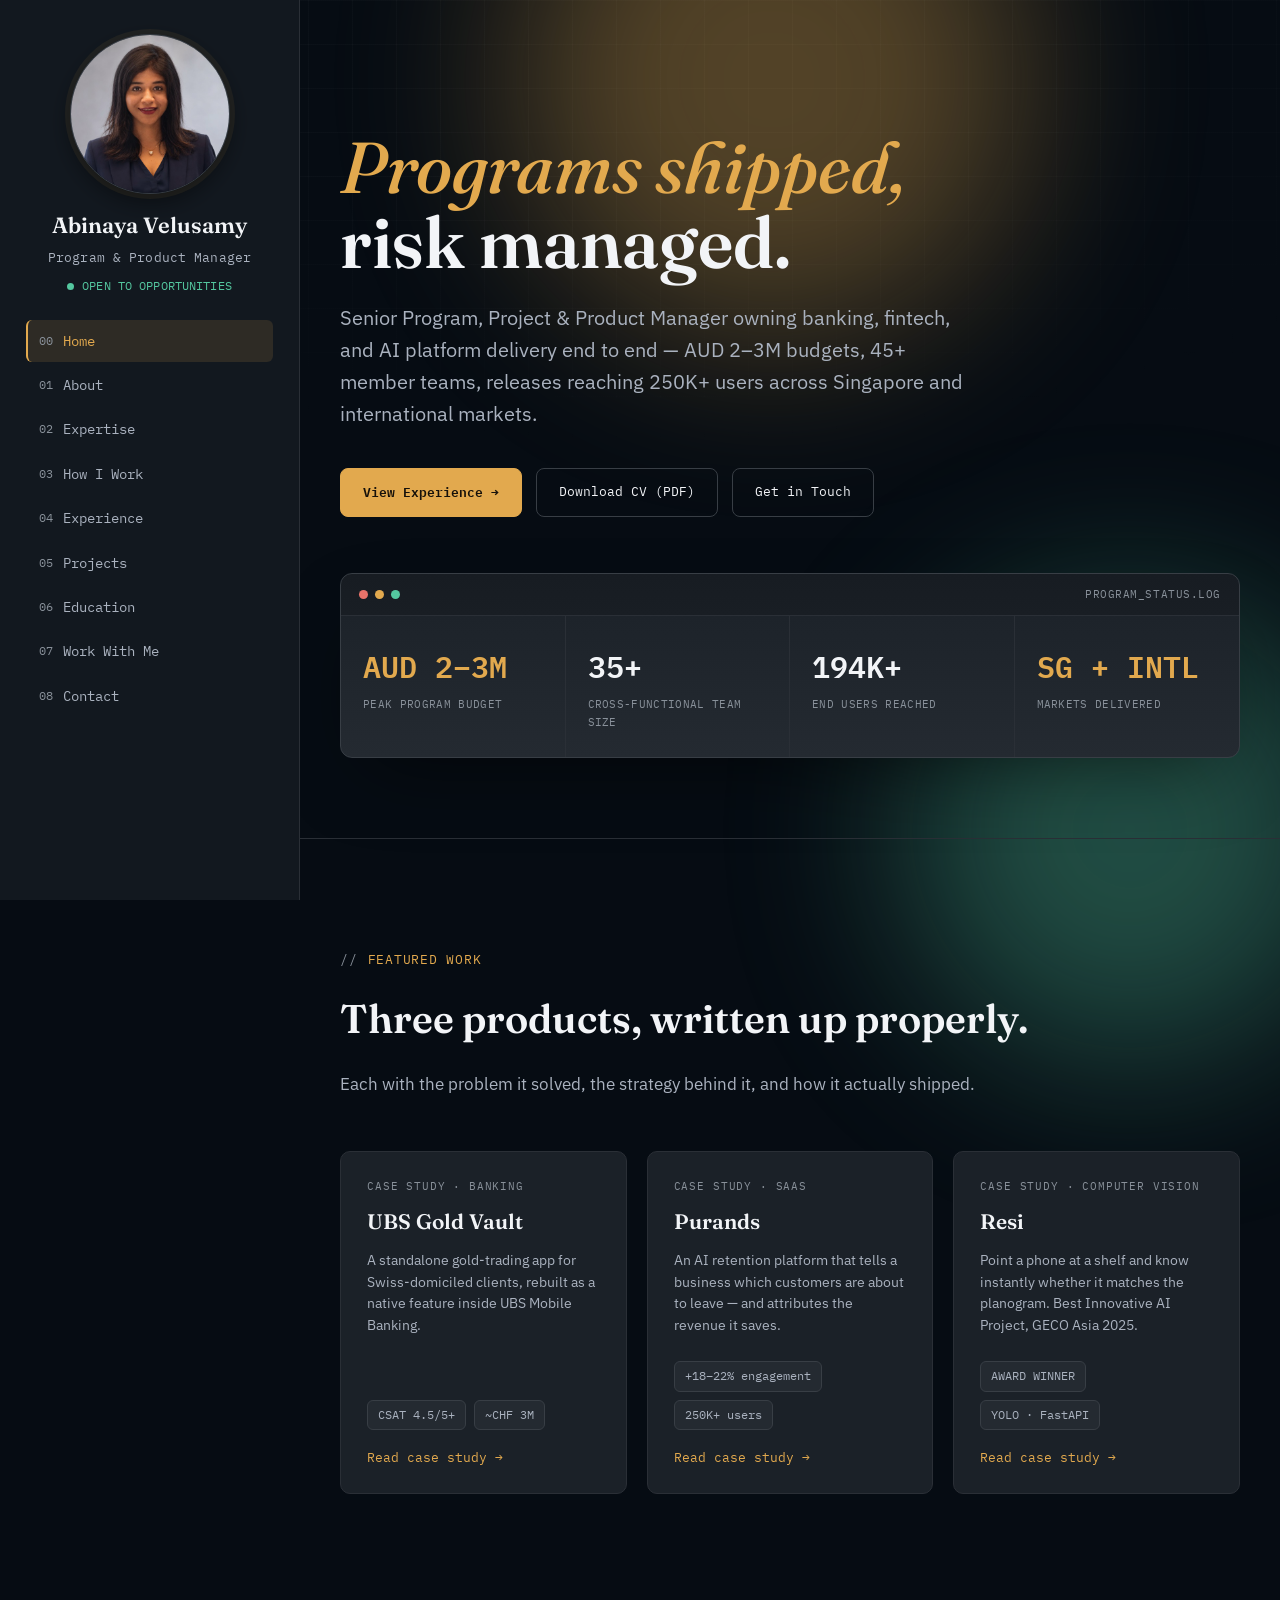
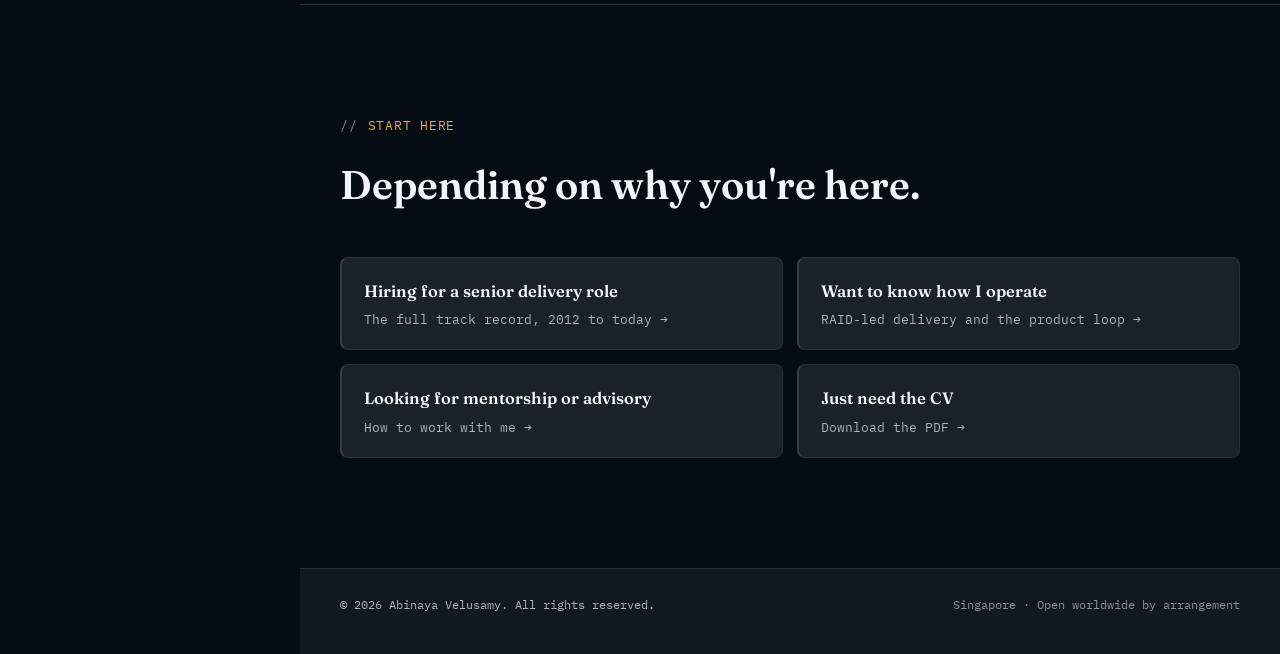
==== commit 39d256a7: "Remove duplicated availability line; make case-study footers uniform - The hero's "Open to ... roles" ====
--- a/index.html
+++ b/index.html
@@ -160,7 +160,6 @@
         <span class="line"><span class="line-in">risk managed.</span></span>
       </h1>
       <p class="tagline reveal d2">Senior Program, Project &amp; Product Manager owning banking, fintech, and AI platform delivery end to end — AUD 2–3M budgets, 45+ member teams, releases reaching 250K+ users across Singapore and international markets.</p>
-      <p class="hero-ask reveal d3">Open to Senior Program, Project &amp; Product Manager roles in Singapore · 2 weeks' notice</p>
       <div class="cta-row reveal d3">
         <a href="experience.html" class="plausible-event-name=Hero+View+Experience btn btn-primary">View Experience →</a>
         <a href="assets/Abinaya-Velusamy-CV.pdf" class="plausible-event-name=Download+CV btn btn-ghost" download>Download CV (PDF)</a>
--- a/css/style.css
+++ b/css/style.css
@@ -993,10 +993,6 @@
 }
 
 /* ===================== HOME: FEATURED WORK + ROUTES ===================== */
-.hero-ask{
-  font-family: var(--font-mono); font-size: 13px; color: var(--teal);
-  margin: -14px 0 26px;
-}
 .feat-grid{ display: grid; grid-template-columns: repeat(3, 1fr); gap: 20px; margin-top: 44px; }
 .feat-card{
   display: flex; flex-direction: column; gap: 11px;
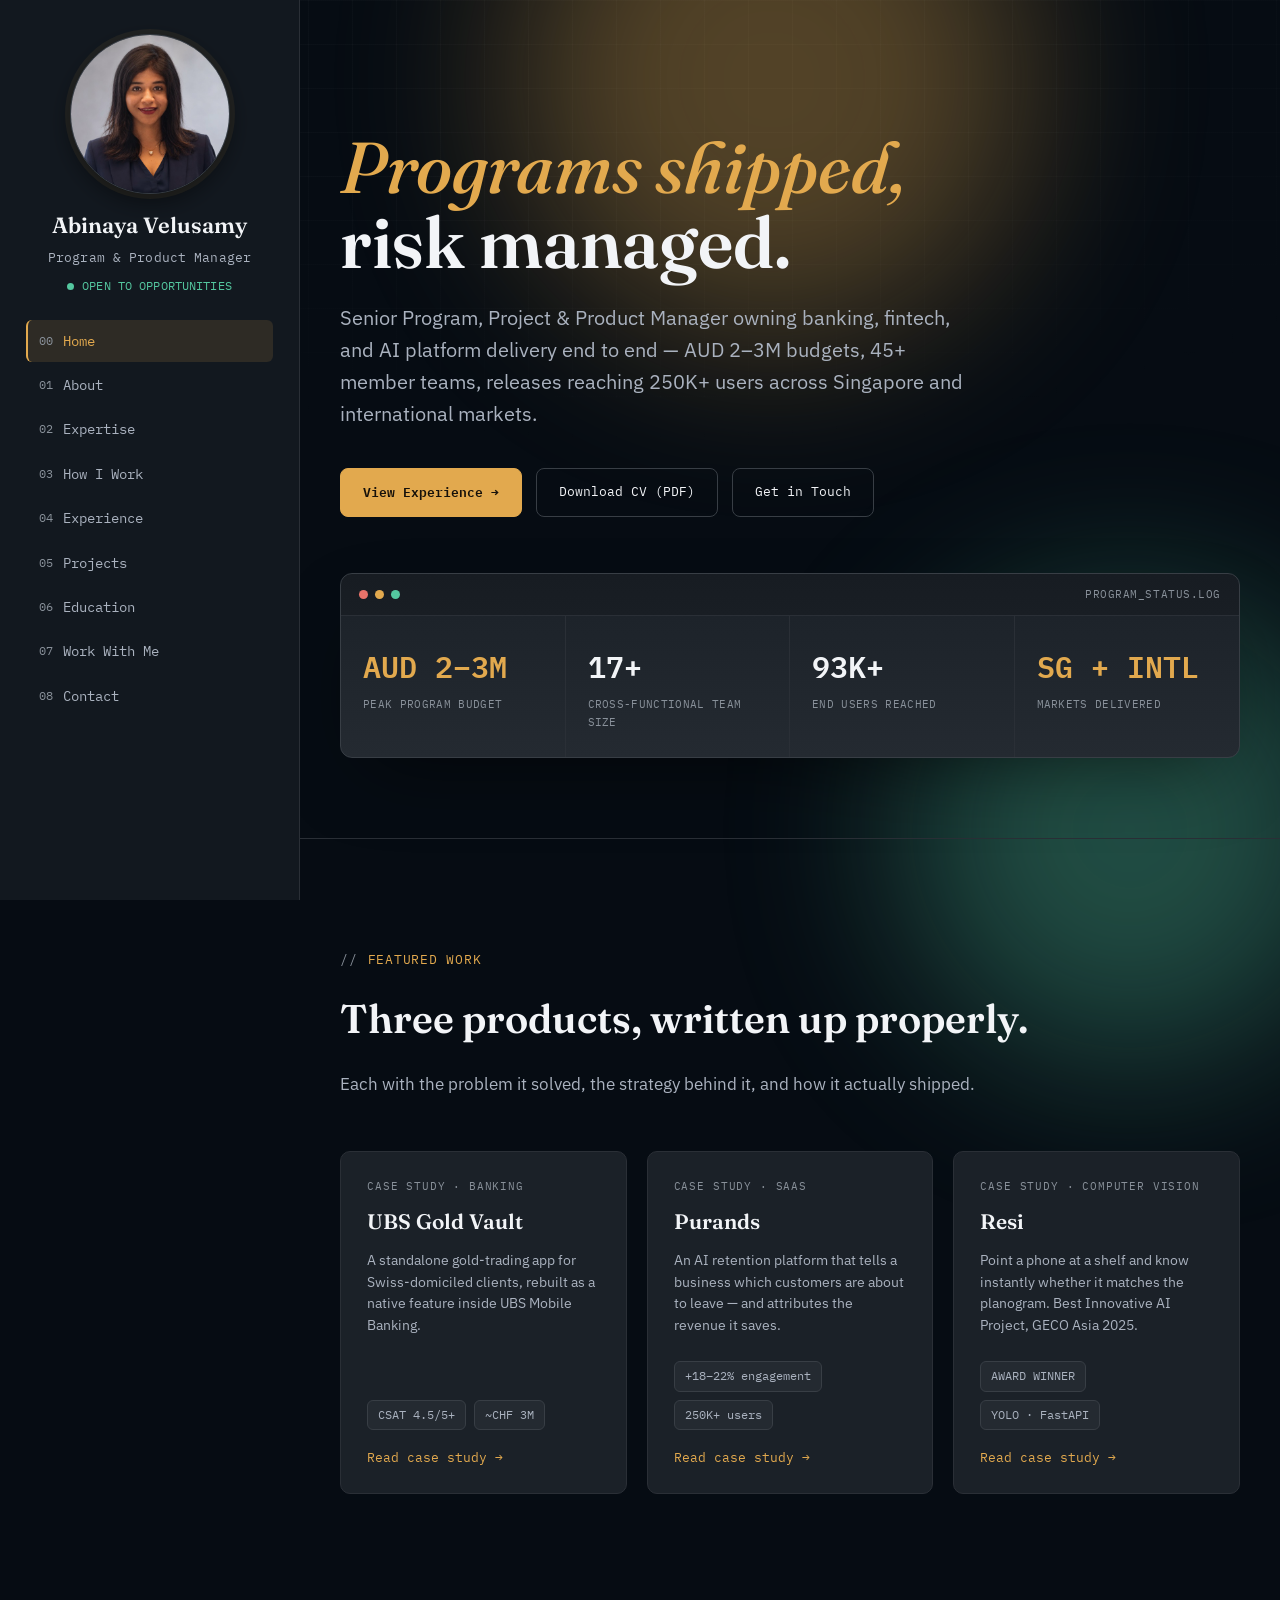
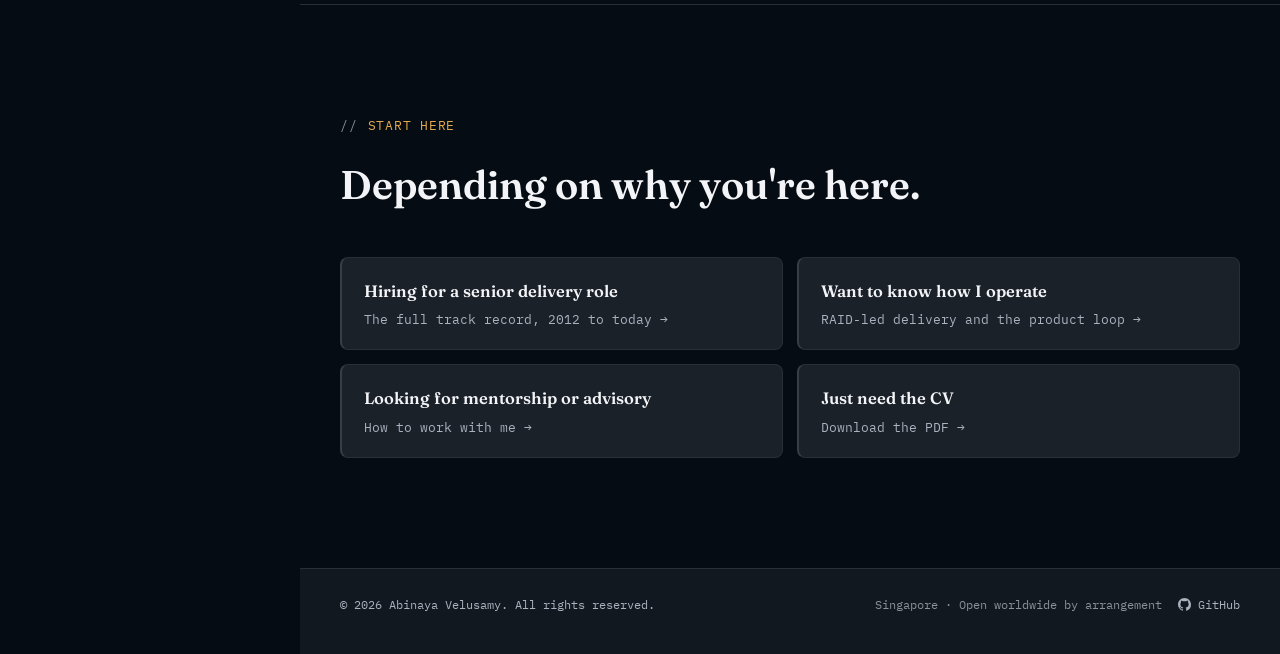
==== commit 4dfa8563: "Fill in the Temus entry; move GitHub out of Contact Temus had a header and nothing else while every " ====
--- a/index.html
+++ b/index.html
@@ -255,7 +255,12 @@
     <div class="section-inner">
       <div class="footer">
         <span>© 2026 Abinaya Velusamy. All rights reserved.</span>
-        <span>Singapore · Open worldwide by arrangement</span>
+        <span class="foot-right">Singapore · Open worldwide by arrangement
+        <a class="foot-link" href="https://github.com/abinayavelusamy2918" target="_blank" rel="noopener">
+          <svg viewBox="0 0 16 16" fill="currentColor" aria-hidden="true"><path d="M8 0C3.58 0 0 3.58 0 8c0 3.54 2.29 6.53 5.47 7.59.4.07.55-.17.55-.38 0-.19-.01-.82-.01-1.49-2.01.37-2.53-.49-2.69-.94-.09-.23-.48-.94-.82-1.13-.28-.15-.68-.52-.01-.53.63-.01 1.08.58 1.23.82.72 1.21 1.87.87 2.33.66.07-.52.28-.87.51-1.07-1.78-.2-3.64-.89-3.64-3.95 0-.87.31-1.59.82-2.15-.08-.2-.36-1.02.08-2.12 0 0 .67-.21 2.2.82.64-.18 1.32-.27 2-.27s1.36.09 2 .27c1.53-1.04 2.2-.82 2.2-.82.44 1.1.16 1.92.08 2.12.51.56.82 1.27.82 2.15 0 3.07-1.87 3.75-3.65 3.95.29.25.54.73.54 1.48 0 1.07-.01 1.93-.01 2.2 0 .21.15.46.55.38A8.01 8.01 0 0 0 16 8c0-4.42-3.58-8-8-8Z"/></svg>
+          GitHub
+        </a>
+        </span>
       </div>
     </div>
   </footer>
--- a/css/style.css
+++ b/css/style.css
@@ -1033,3 +1033,36 @@
 @media (prefers-reduced-motion: reduce){
   .feat-card:hover, .route:hover{ transform: none; }
 }
+
+/* ===================== EDUCATION: three separated blocks ===================== */
+.edu-block{ margin-top: 46px; padding-top: 30px; border-top: 1px solid var(--line); }
+.edu-block:first-of-type{ margin-top: 40px; }
+.edu-block-head{ display: flex; align-items: baseline; gap: 12px; margin-bottom: 22px; }
+.edu-block-head h2{ font-size: clamp(19px, 2vw, 23px); margin: 0; }
+.edu-count{
+  font-family: var(--font-mono); font-size: 11px; color: var(--brass);
+  border: 1px solid var(--line); border-radius: 999px; padding: 2px 9px;
+}
+.edu-degree h3{ font-size: 16.5px; margin-bottom: 3px; }
+.cred-item h3{ font-size: 15px; margin-bottom: 2px; }
+
+/* awards as a scannable grid rather than an undifferentiated list */
+.award-grid{ display: grid; grid-template-columns: repeat(3, 1fr); gap: 14px; }
+.award-card{
+  border: 1px solid var(--line-soft); border-radius: 8px; padding: 18px 20px;
+  background: var(--panel); display: flex; flex-direction: column; gap: 4px;
+  transition: border-color .25s ease, transform .25s ease;
+}
+.award-card:hover{ border-color: var(--line); transform: translateY(-2px); }
+.award-card .aw-year{ font-family: var(--font-mono); font-size: 11.5px; color: var(--brass); }
+.award-card h3{ font-size: 15px; }
+.award-card .meta{ font-family: var(--font-mono); font-size: 11.5px; color: var(--text-faint); }
+@media (max-width: 980px){ .award-grid{ grid-template-columns: 1fr 1fr; } }
+@media (max-width: 620px){ .award-grid{ grid-template-columns: 1fr; } }
+@media (prefers-reduced-motion: reduce){ .award-card:hover{ transform: none; } }
+
+/* profile link in the footer — GitHub isn't a contact channel, so it lives here */
+.footer .foot-right{ display: inline-flex; align-items: center; gap: 16px; flex-wrap: wrap; }
+.foot-link{ display: inline-flex; align-items: center; gap: 7px; color: var(--text-dim); transition: color .2s ease; }
+.foot-link:hover{ color: var(--brass); }
+.foot-link svg{ width: 13px; height: 13px; }
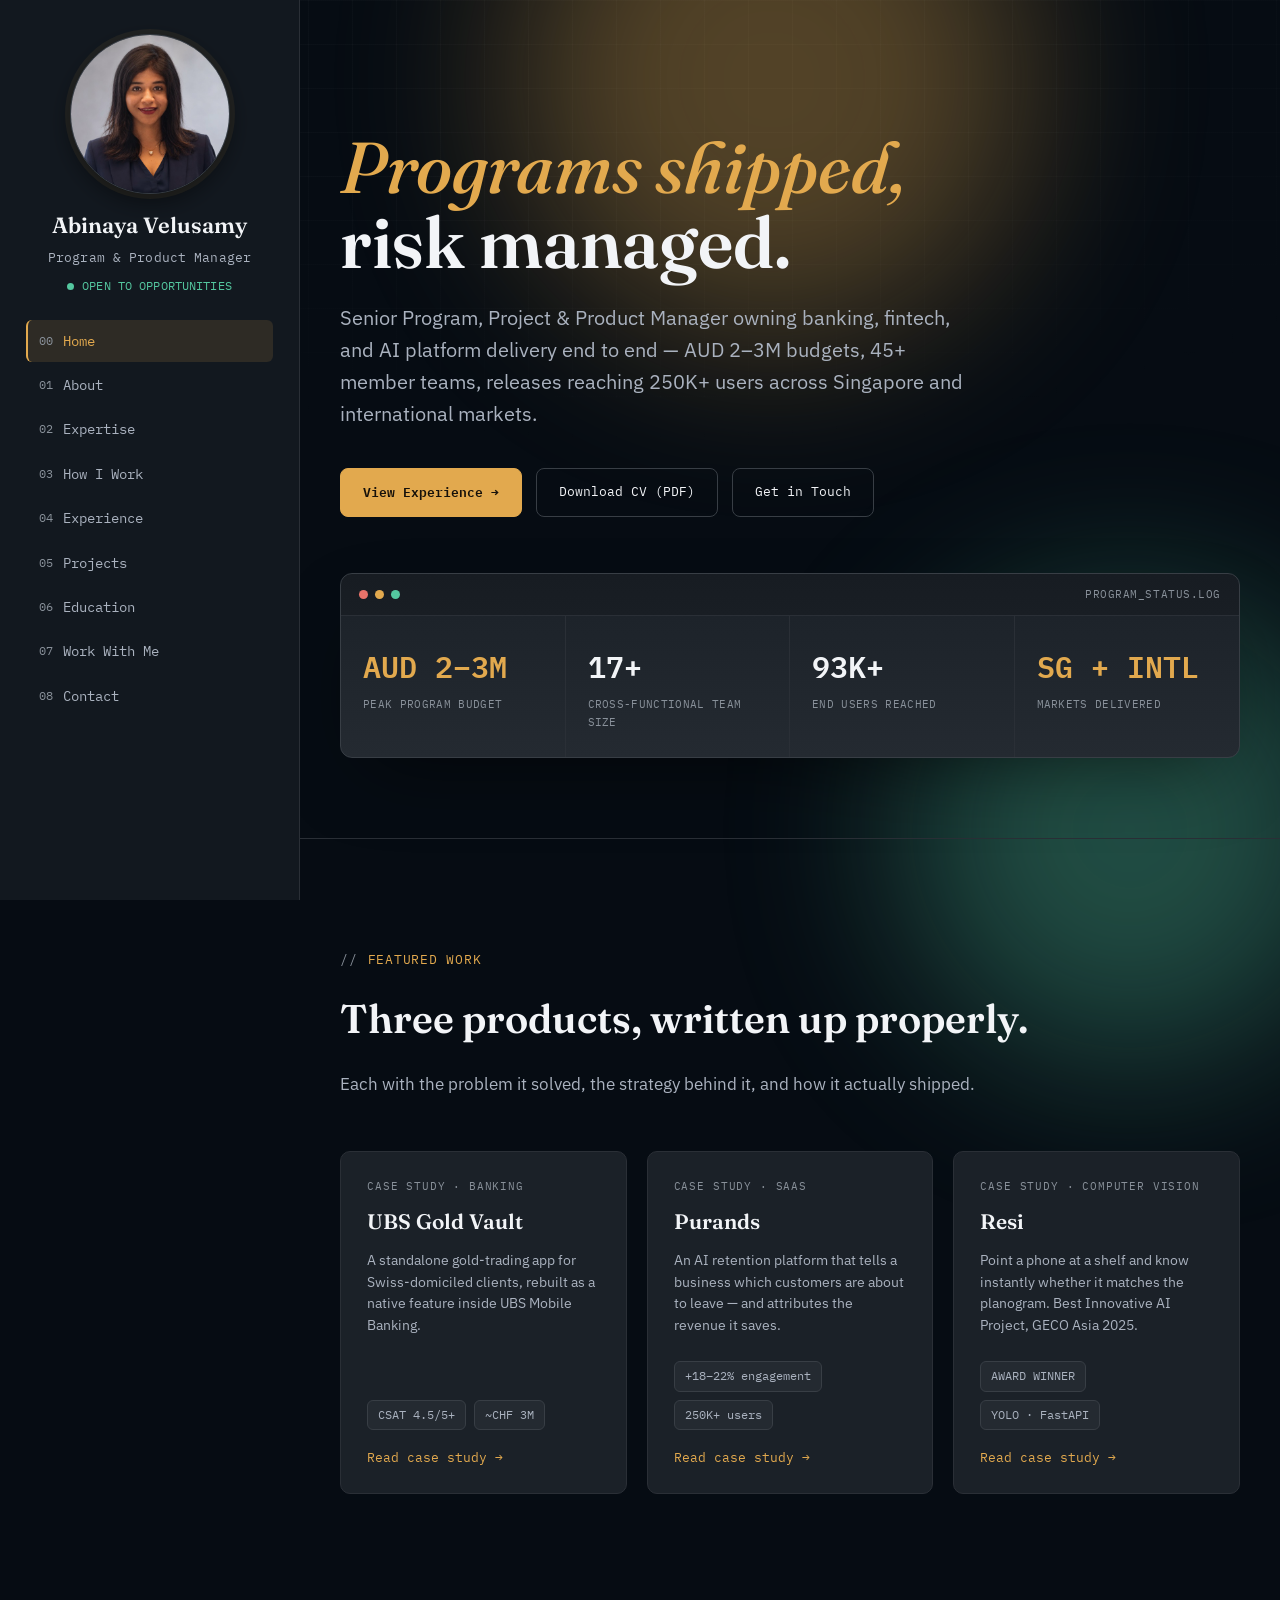
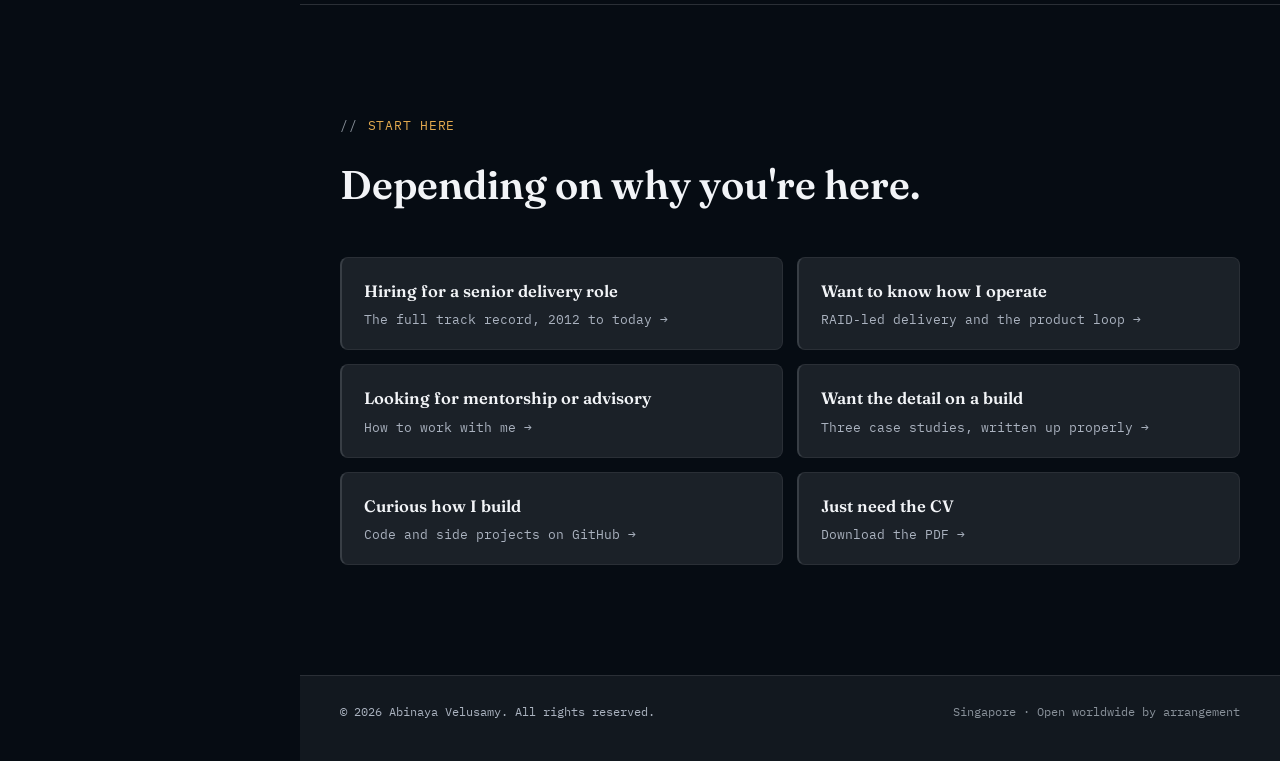
==== commit d8c77ced: "Promote GitHub from the footer to the home page routes block The footer is where links go unread. Gi" ====
--- a/index.html
+++ b/index.html
@@ -246,6 +246,8 @@
         <a class="route reveal" href="experience.html"><strong>Hiring for a senior delivery role</strong><span>The full track record, 2012 to today →</span></a>
         <a class="route reveal d1" href="how-i-work.html"><strong>Want to know how I operate</strong><span>RAID-led delivery and the product loop →</span></a>
         <a class="route reveal d2" href="work-with-me.html"><strong>Looking for mentorship or advisory</strong><span>How to work with me →</span></a>
+        <a class="route reveal d3" href="projects.html"><strong>Want the detail on a build</strong><span>Three case studies, written up properly →</span></a>
+        <a class="route reveal d3" href="https://github.com/abinayavelusamy2918" target="_blank" rel="noopener"><strong>Curious how I build</strong><span>Code and side projects on GitHub →</span></a>
         <a class="route reveal d3" href="assets/Abinaya-Velusamy-CV.pdf" download><strong>Just need the CV</strong><span>Download the PDF →</span></a>
       </div>
     </div>
@@ -255,12 +257,7 @@
     <div class="section-inner">
       <div class="footer">
         <span>© 2026 Abinaya Velusamy. All rights reserved.</span>
-        <span class="foot-right">Singapore · Open worldwide by arrangement
-        <a class="foot-link" href="https://github.com/abinayavelusamy2918" target="_blank" rel="noopener">
-          <svg viewBox="0 0 16 16" fill="currentColor" aria-hidden="true"><path d="M8 0C3.58 0 0 3.58 0 8c0 3.54 2.29 6.53 5.47 7.59.4.07.55-.17.55-.38 0-.19-.01-.82-.01-1.49-2.01.37-2.53-.49-2.69-.94-.09-.23-.48-.94-.82-1.13-.28-.15-.68-.52-.01-.53.63-.01 1.08.58 1.23.82.72 1.21 1.87.87 2.33.66.07-.52.28-.87.51-1.07-1.78-.2-3.64-.89-3.64-3.95 0-.87.31-1.59.82-2.15-.08-.2-.36-1.02.08-2.12 0 0 .67-.21 2.2.82.64-.18 1.32-.27 2-.27s1.36.09 2 .27c1.53-1.04 2.2-.82 2.2-.82.44 1.1.16 1.92.08 2.12.51.56.82 1.27.82 2.15 0 3.07-1.87 3.75-3.65 3.95.29.25.54.73.54 1.48 0 1.07-.01 1.93-.01 2.2 0 .21.15.46.55.38A8.01 8.01 0 0 0 16 8c0-4.42-3.58-8-8-8Z"/></svg>
-          GitHub
-        </a>
-        </span>
+        <span>Singapore · Open worldwide by arrangement</span>
       </div>
     </div>
   </footer>
--- a/css/style.css
+++ b/css/style.css
@@ -1061,8 +1061,3 @@
 @media (max-width: 620px){ .award-grid{ grid-template-columns: 1fr; } }
 @media (prefers-reduced-motion: reduce){ .award-card:hover{ transform: none; } }
 
-/* profile link in the footer — GitHub isn't a contact channel, so it lives here */
-.footer .foot-right{ display: inline-flex; align-items: center; gap: 16px; flex-wrap: wrap; }
-.foot-link{ display: inline-flex; align-items: center; gap: 7px; color: var(--text-dim); transition: color .2s ease; }
-.foot-link:hover{ color: var(--brass); }
-.foot-link svg{ width: 13px; height: 13px; }
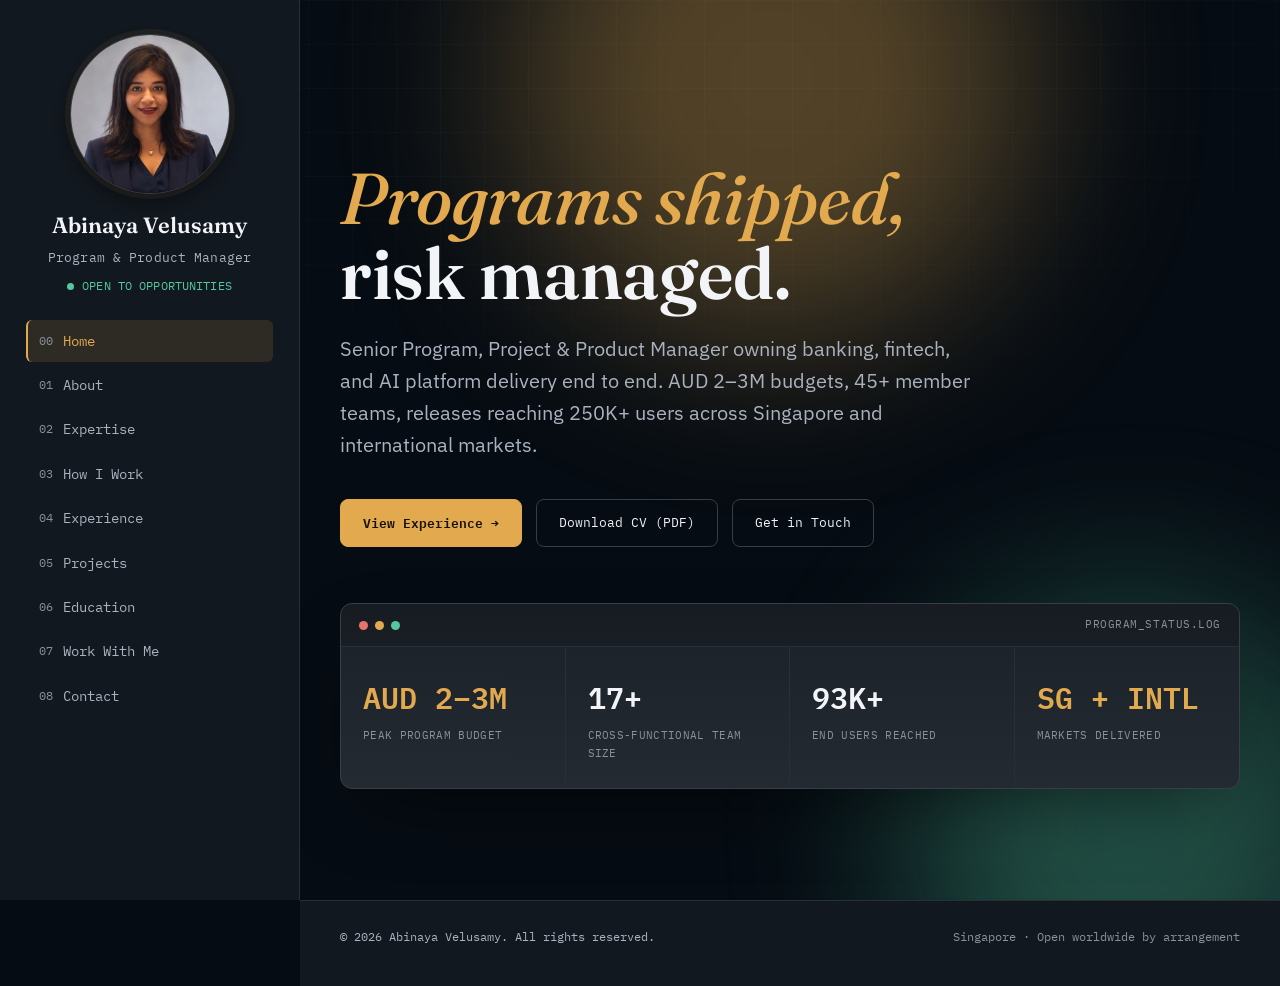
==== commit 0e1606e5: "Home returns to a splash screen; drop the em dash from the tagline Per preference: home is the hero " ====
--- a/index.html
+++ b/index.html
@@ -159,7 +159,7 @@
         <span class="line"><span class="line-in"><em>Programs shipped,</em></span></span>
         <span class="line"><span class="line-in">risk managed.</span></span>
       </h1>
-      <p class="tagline reveal d2">Senior Program, Project &amp; Product Manager owning banking, fintech, and AI platform delivery end to end — AUD 2–3M budgets, 45+ member teams, releases reaching 250K+ users across Singapore and international markets.</p>
+      <p class="tagline reveal d2">Senior Program, Project &amp; Product Manager owning banking, fintech, and AI platform delivery end to end. AUD 2–3M budgets, 45+ member teams, releases reaching 250K+ users across Singapore and international markets.</p>
       <div class="cta-row reveal d3">
         <a href="experience.html" class="plausible-event-name=Hero+View+Experience btn btn-primary">View Experience →</a>
         <a href="assets/Abinaya-Velusamy-CV.pdf" class="plausible-event-name=Download+CV btn btn-ghost" download>Download CV (PDF)</a>
@@ -195,63 +195,7 @@
 
 
 
-  <!-- FEATURED WORK -->
-  <section class="section" id="featured">
-    <div class="section-inner">
-      <div class="eyebrow reveal">FEATURED WORK</div>
-      <h2 class="reveal">Three products, written up properly.</h2>
-      <p class="lede reveal d1">Each with the problem it solved, the strategy behind it, and how it actually shipped.</p>
-
-      <div class="feat-grid">
-        <a class="feat-card reveal" href="ubs-gold.html">
-          <div class="feat-kind">CASE STUDY · BANKING</div>
-          <h3>UBS Gold Vault</h3>
-          <p>A standalone gold-trading app for Swiss-domiciled clients, rebuilt as a native feature inside UBS Mobile Banking.</p>
-          <div class="kpi-row">
-            <span class="kpi">CSAT 4.5/5+</span>
-            <span class="kpi">~CHF 3M</span>
-          </div>
-          <span class="feat-go">Read case study →</span>
-        </a>
-        <a class="feat-card reveal d1" href="purands.html">
-          <div class="feat-kind">CASE STUDY · SAAS</div>
-          <h3>Purands</h3>
-          <p>An AI retention platform that tells a business which customers are about to leave — and attributes the revenue it saves.</p>
-          <div class="kpi-row">
-            <span class="kpi">+18–22% engagement</span>
-            <span class="kpi">250K+ users</span>
-          </div>
-          <span class="feat-go">Read case study →</span>
-        </a>
-        <a class="feat-card reveal d2" href="resi.html">
-          <div class="feat-kind">CASE STUDY · COMPUTER VISION</div>
-          <h3>Resi</h3>
-          <p>Point a phone at a shelf and know instantly whether it matches the planogram. Best Innovative AI Project, GECO Asia 2025.</p>
-          <div class="kpi-row">
-            <span class="kpi">AWARD WINNER</span>
-            <span class="kpi">YOLO · FastAPI</span>
-          </div>
-          <span class="feat-go">Read case study →</span>
-        </a>
-      </div>
-    </div>
-  </section>
-
-  <!-- QUICK ROUTES -->
-  <section class="section" id="routes">
-    <div class="section-inner">
-      <div class="eyebrow reveal">START HERE</div>
-      <h2 class="reveal">Depending on why you're here.</h2>
-      <div class="route-grid">
-        <a class="route reveal" href="experience.html"><strong>Hiring for a senior delivery role</strong><span>The full track record, 2012 to today →</span></a>
-        <a class="route reveal d1" href="how-i-work.html"><strong>Want to know how I operate</strong><span>RAID-led delivery and the product loop →</span></a>
-        <a class="route reveal d2" href="work-with-me.html"><strong>Looking for mentorship or advisory</strong><span>How to work with me →</span></a>
-        <a class="route reveal d3" href="projects.html"><strong>Want the detail on a build</strong><span>Three case studies, written up properly →</span></a>
-        <a class="route reveal d3" href="https://github.com/abinayavelusamy2918" target="_blank" rel="noopener"><strong>Curious how I build</strong><span>Code and side projects on GitHub →</span></a>
-        <a class="route reveal d3" href="assets/Abinaya-Velusamy-CV.pdf" download><strong>Just need the CV</strong><span>Download the PDF →</span></a>
-      </div>
-    </div>
-  </section>
+
 
   <footer class="site-footer">
     <div class="section-inner">
--- a/css/style.css
+++ b/css/style.css
@@ -246,7 +246,7 @@
 .reveal.d1{ transition-delay: .08s; } .reveal.d2{ transition-delay: .16s; } .reveal.d3{ transition-delay: .24s; } .reveal.d4{ transition-delay: .32s; }
 
 /* ===================== HERO ===================== */
-.hero{ min-height: min(100vh, 760px); display: flex; flex-direction: column; justify-content: center; padding-top: 130px; padding-bottom: 80px; border-bottom: 1px solid var(--line-soft); }
+.hero{ min-height: 100vh; display: flex; flex-direction: column; justify-content: center; padding-top: 130px; padding-bottom: 80px; border-bottom: 1px solid var(--line-soft); }
 .hero-kicker{ font-family: var(--font-mono); font-size: 12.5px; color: var(--teal); letter-spacing: 0.08em; margin-bottom: 20px; display:flex; align-items:center; gap: 8px;}
 .hero h1{ font-size: clamp(40px, 6vw, 72px); line-height: 1.04; margin-bottom: 22px; }
 
@@ -992,48 +992,6 @@
   .navlinks a{ padding: 6px 10px; font-size: 12.5px; }
 }
 
-/* ===================== HOME: FEATURED WORK + ROUTES ===================== */
-.feat-grid{ display: grid; grid-template-columns: repeat(3, 1fr); gap: 20px; margin-top: 44px; }
-.feat-card{
-  display: flex; flex-direction: column; gap: 11px;
-  border: 1px solid var(--line-soft); border-radius: 10px; padding: 26px;
-  background: var(--panel); position: relative; overflow: hidden;
-  transition: border-color .25s ease, transform .25s ease, box-shadow .3s ease;
-}
-.feat-card::before{
-  content: ""; position: absolute; top: 0; left: 0; right: 0; height: 2px;
-  background: linear-gradient(90deg, var(--brass), transparent);
-  transform: scaleX(0); transform-origin: left; transition: transform .45s cubic-bezier(.16,.8,.3,1);
-}
-.feat-card:hover{ border-color: var(--line); transform: translateY(-4px); box-shadow: 0 14px 34px rgba(0,0,0,.4); }
-.feat-card:hover::before{ transform: scaleX(1); }
-.feat-kind{ font-family: var(--font-mono); font-size: 10.5px; letter-spacing: .08em; color: var(--text-faint); }
-.feat-card h3{ font-size: 21px; }
-.feat-card p{ font-size: 13.5px; color: var(--text-dim); margin: 0; flex: 1; }
-.feat-go{
-  font-family: var(--font-mono); font-size: 12.5px; color: var(--brass);
-  margin-top: 6px; transition: gap .2s ease;
-}
-.route-grid{ display: grid; grid-template-columns: repeat(2, 1fr); gap: 14px; margin-top: 40px; }
-.route{
-  display: flex; flex-direction: column; gap: 5px;
-  border: 1px solid var(--line-soft); border-left: 2px solid var(--line);
-  border-radius: 8px; padding: 20px 22px; background: var(--panel);
-  transition: border-left-color .25s ease, background .25s ease, transform .25s ease;
-}
-.route:hover{ border-left-color: var(--brass); background: var(--panel-2); transform: translateX(3px); }
-.route strong{ font-family: var(--font-display); font-size: 16.5px; font-weight: 600; color: var(--text); }
-.route span{ font-family: var(--font-mono); font-size: 12.5px; color: var(--text-dim); }
-/* case-study caveat line */
-.cs-note{ font-family: var(--font-mono); font-size: 12px; color: var(--text-faint); border-left: 2px solid var(--line); padding-left: 12px; }
-@media (max-width: 980px){ .feat-grid{ grid-template-columns: 1fr; } .route-grid{ grid-template-columns: 1fr; } }
-
-/* smooth page-to-page navigation where supported; ignored elsewhere */
-@view-transition{ navigation: auto; }
-@media (prefers-reduced-motion: reduce){
-  .feat-card:hover, .route:hover{ transform: none; }
-}
-
 /* ===================== EDUCATION: three separated blocks ===================== */
 .edu-block{ margin-top: 46px; padding-top: 30px; border-top: 1px solid var(--line); }
 .edu-block:first-of-type{ margin-top: 40px; }
@@ -1061,3 +1019,10 @@
 @media (max-width: 620px){ .award-grid{ grid-template-columns: 1fr; } }
 @media (prefers-reduced-motion: reduce){ .award-card:hover{ transform: none; } }
 
+
+/* inline prose link */
+.inline-link{ color: var(--brass); border-bottom: 1px solid rgba(226,169,78,.35); transition: border-color .2s ease; }
+.inline-link:hover{ border-bottom-color: var(--brass); }
+
+
+@view-transition{ navigation: auto; }
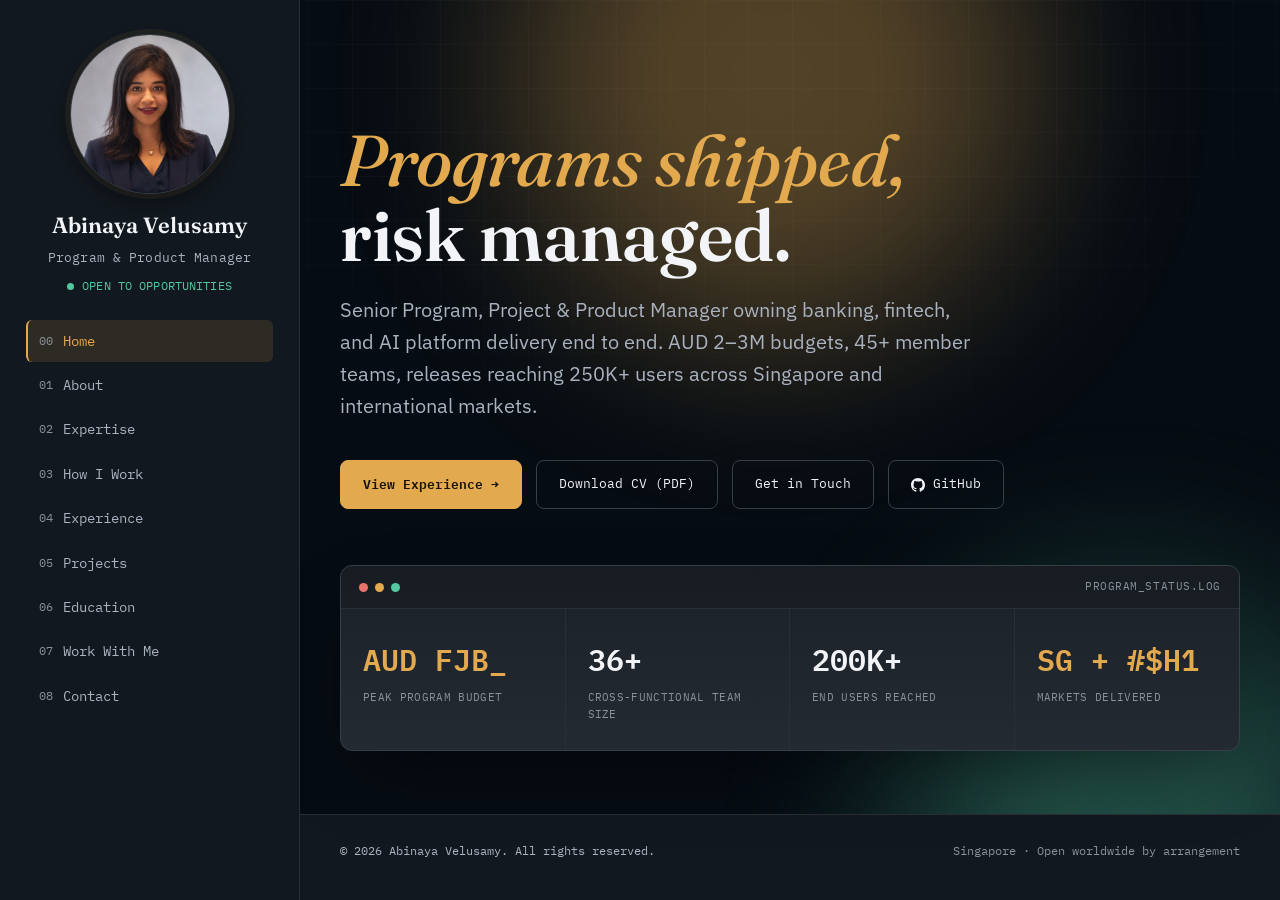
==== commit 097364bc: "Splash: GitHub button, all four stats animate, no scroll - GitHub added as a fourth hero action with" ====
--- a/index.html
+++ b/index.html
@@ -164,6 +164,10 @@
         <a href="experience.html" class="plausible-event-name=Hero+View+Experience btn btn-primary">View Experience →</a>
         <a href="assets/Abinaya-Velusamy-CV.pdf" class="plausible-event-name=Download+CV btn btn-ghost" download>Download CV (PDF)</a>
         <a href="contact.html" class="btn btn-ghost">Get in Touch</a>
+        <a href="https://github.com/abinayavelusamy2918" class="btn btn-ghost btn-icon" target="_blank" rel="noopener">
+          <svg viewBox="0 0 16 16" fill="currentColor" aria-hidden="true"><path d="M8 0C3.58 0 0 3.58 0 8c0 3.54 2.29 6.53 5.47 7.59.4.07.55-.17.55-.38 0-.19-.01-.82-.01-1.49-2.01.37-2.53-.49-2.69-.94-.09-.23-.48-.94-.82-1.13-.28-.15-.68-.52-.01-.53.63-.01 1.08.58 1.23.82.72 1.21 1.87.87 2.33.66.07-.52.28-.87.51-1.07-1.78-.2-3.64-.89-3.64-3.95 0-.87.31-1.59.82-2.15-.08-.2-.36-1.02.08-2.12 0 0 .67-.21 2.2.82.64-.18 1.32-.27 2-.27s1.36.09 2 .27c1.53-1.04 2.2-.82 2.2-.82.44 1.1.16 1.92.08 2.12.51.56.82 1.27.82 2.15 0 3.07-1.87 3.75-3.65 3.95.29.25.54.73.54 1.48 0 1.07-.01 1.93-.01 2.2 0 .21.15.46.55.38A8.01 8.01 0 0 0 16 8c0-4.42-3.58-8-8-8Z"/></svg>
+          GitHub
+        </a>
       </div>
 
       <div class="console reveal d4">
@@ -173,7 +177,7 @@
         </div>
         <div class="console-grid">
           <div class="console-cell">
-            <div class="val accent">AUD 2–3M</div>
+            <div class="val accent" data-scramble="AUD 2–3M">AUD 2–3M</div>
             <div class="lbl">PEAK PROGRAM BUDGET</div>
           </div>
           <div class="console-cell">
@@ -185,7 +189,7 @@
             <div class="lbl">END USERS REACHED</div>
           </div>
           <div class="console-cell">
-            <div class="val accent">SG + INTL</div>
+            <div class="val accent" data-scramble="SG + INTL">SG + INTL</div>
             <div class="lbl">MARKETS DELIVERED</div>
           </div>
         </div>
--- a/css/style.css
+++ b/css/style.css
@@ -1026,3 +1026,24 @@
 
 
 @view-transition{ navigation: auto; }
+
+/* icon + label button (hero GitHub) */
+.btn-icon{ display: inline-flex; align-items: center; gap: 8px; }
+.btn-icon svg{ width: 14px; height: 14px; flex-shrink: 0; }
+
+/* ---- splash home: fit the viewport exactly, no scrolling ---- */
+body[data-page="home"] main{ min-height: 100vh; }
+body[data-page="home"] .hero{
+  min-height: 0; flex: 1;
+  padding-top: 100px; padding-bottom: 40px;
+}
+@media (max-height: 780px){
+  body[data-page="home"] .hero{ padding-top: 76px; padding-bottom: 28px; }
+  body[data-page="home"] .console-cell{ padding: 20px 22px; }
+}
+body[data-page="home"] .site-footer{ margin-top: auto; }
+@media (min-width: 961px){
+  /* the sidebar is fixed, so only main can overflow — clamp it */
+  body[data-page="home"]{ overflow: hidden; }
+  body[data-page="home"] main{ height: 100vh; }
+}
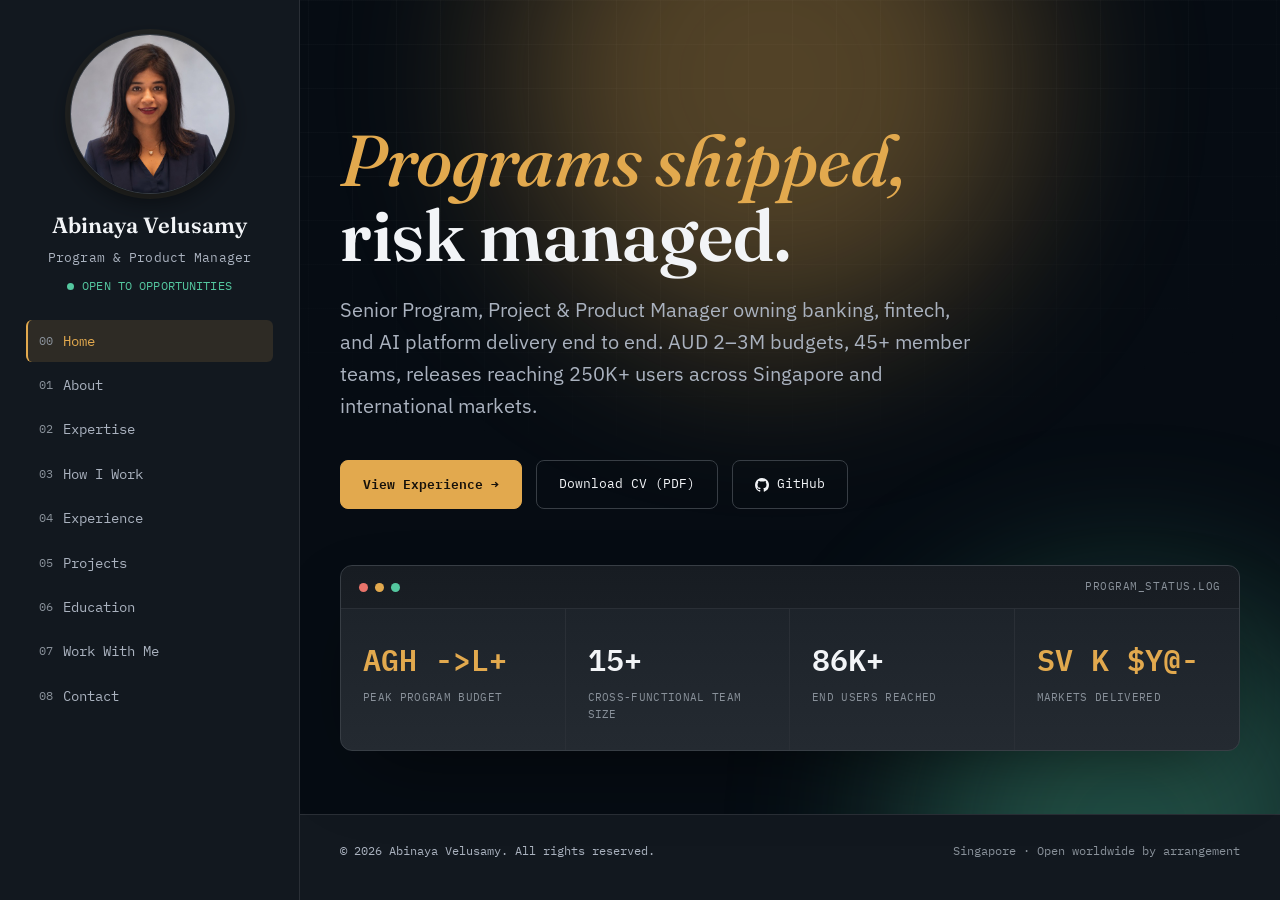
==== commit fa06b30c: "Drop "Get in Touch" from the splash hero It duplicated the Contact nav item and asked for contact be" ====
--- a/index.html
+++ b/index.html
@@ -163,7 +163,6 @@
       <div class="cta-row reveal d3">
         <a href="experience.html" class="plausible-event-name=Hero+View+Experience btn btn-primary">View Experience →</a>
         <a href="assets/Abinaya-Velusamy-CV.pdf" class="plausible-event-name=Download+CV btn btn-ghost" download>Download CV (PDF)</a>
-        <a href="contact.html" class="btn btn-ghost">Get in Touch</a>
         <a href="https://github.com/abinayavelusamy2918" class="btn btn-ghost btn-icon" target="_blank" rel="noopener">
           <svg viewBox="0 0 16 16" fill="currentColor" aria-hidden="true"><path d="M8 0C3.58 0 0 3.58 0 8c0 3.54 2.29 6.53 5.47 7.59.4.07.55-.17.55-.38 0-.19-.01-.82-.01-1.49-2.01.37-2.53-.49-2.69-.94-.09-.23-.48-.94-.82-1.13-.28-.15-.68-.52-.01-.53.63-.01 1.08.58 1.23.82.72 1.21 1.87.87 2.33.66.07-.52.28-.87.51-1.07-1.78-.2-3.64-.89-3.64-3.95 0-.87.31-1.59.82-2.15-.08-.2-.36-1.02.08-2.12 0 0 .67-.21 2.2.82.64-.18 1.32-.27 2-.27s1.36.09 2 .27c1.53-1.04 2.2-.82 2.2-.82.44 1.1.16 1.92.08 2.12.51.56.82 1.27.82 2.15 0 3.07-1.87 3.75-3.65 3.95.29.25.54.73.54 1.48 0 1.07-.01 1.93-.01 2.2 0 .21.15.46.55.38A8.01 8.01 0 0 0 16 8c0-4.42-3.58-8-8-8Z"/></svg>
           GitHub
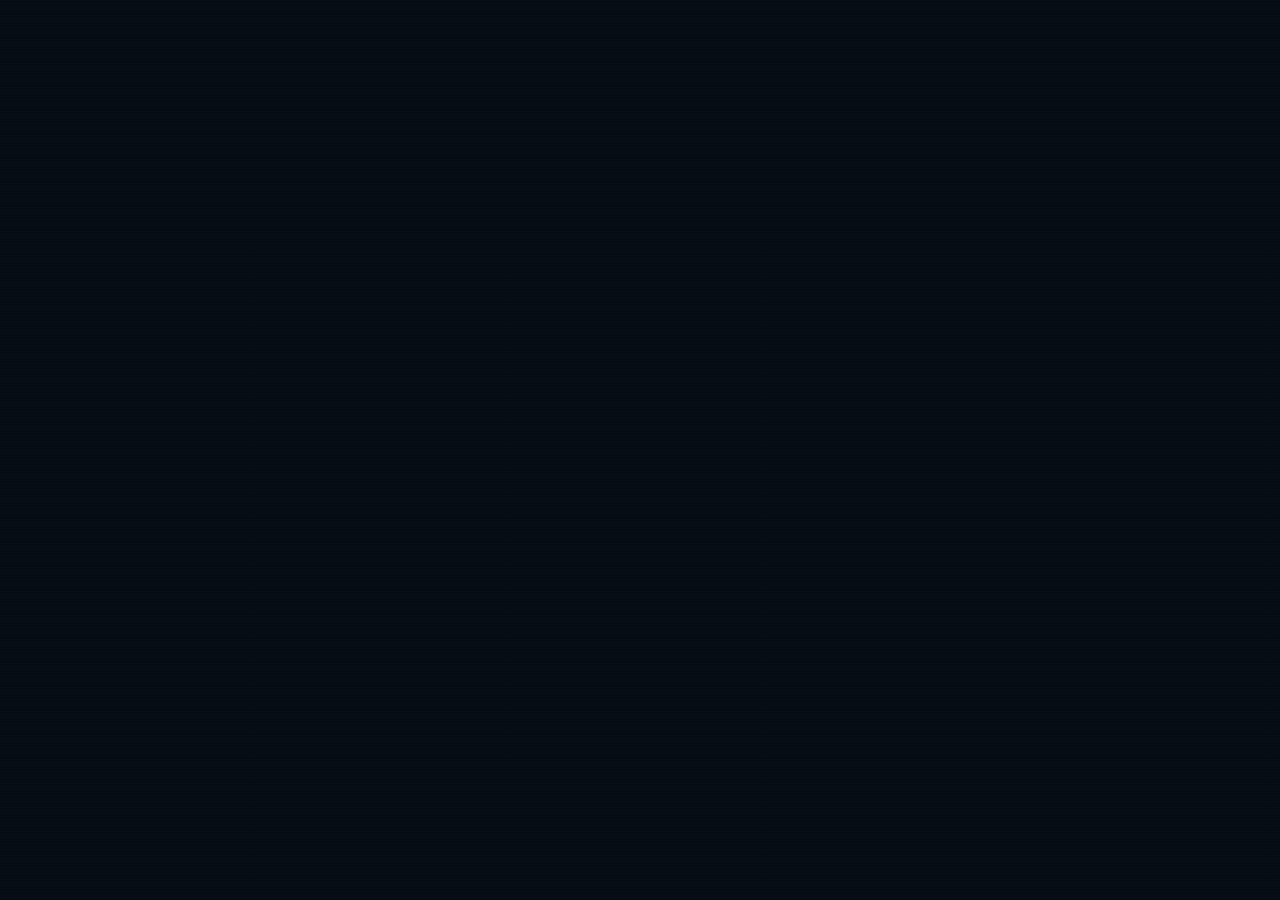
==== commit 179aec1b: "Remove all em dashes; fix the About heading, divider and footer claim Em dashes: 151 across 13 pages" ====
--- a/index.html
+++ b/index.html
@@ -4,8 +4,8 @@
 <meta charset="UTF-8">
 <meta name="viewport" content="width=device-width, initial-scale=1.0">
 <meta name="google-site-verification" content="CS-4A30RdtdvPB7ASoX8ewteVdFlSU5Lm0B5fhDnVzg">
-<title>Abinaya Velusamy — Senior Program & Product Manager, Singapore</title>
-<meta name="description" content="Senior Program, Project and Product Manager in Singapore. Banking, fintech and AI platform delivery — AUD 2–3M budgets, 45+ member teams, 250K+ users.">
+<title>Abinaya Velusamy · Senior Program & Product Manager, Singapore</title>
+<meta name="description" content="Senior Program, Project and Product Manager in Singapore. Banking, fintech and AI platform delivery · AUD 2–3M budgets, 45+ member teams, 250K+ users.">
 <link rel="icon" type="image/png" sizes="32x32" href="/favicon-32.png">
 <link rel="apple-touch-icon" sizes="180x180" href="/apple-touch-icon.png">
 <meta name="theme-color" content="#060C13">
@@ -23,15 +23,15 @@
 <meta property="og:site_name" content="Abinaya Velusamy">
 <meta property="og:locale" content="en_SG">
 <meta property="og:url" content="https://abinayavelusamy.com/">
-<meta property="og:title" content="Abinaya Velusamy — Senior Program & Product Manager, Singapore">
-<meta property="og:description" content="Senior Program, Project and Product Manager in Singapore. Banking, fintech and AI platform delivery — AUD 2–3M budgets, 45+ member teams, 250K+ users.">
+<meta property="og:title" content="Abinaya Velusamy · Senior Program & Product Manager, Singapore">
+<meta property="og:description" content="Senior Program, Project and Product Manager in Singapore. Banking, fintech and AI platform delivery · AUD 2–3M budgets, 45+ member teams, 250K+ users.">
 <meta property="og:image" content="https://abinayavelusamy.com/assets/og-card.jpg">
 <meta property="og:image:width" content="1200">
 <meta property="og:image:height" content="630">
-<meta property="og:image:alt" content="Abinaya Velusamy — Senior Program &amp; Product Manager">
+<meta property="og:image:alt" content="Abinaya Velusamy · Senior Program &amp; Product Manager">
 <meta name="twitter:card" content="summary_large_image">
-<meta name="twitter:title" content="Abinaya Velusamy — Senior Program & Product Manager, Singapore">
-<meta name="twitter:description" content="Senior Program, Project and Product Manager in Singapore. Banking, fintech and AI platform delivery — AUD 2–3M budgets, 45+ member teams, 250K+ users.">
+<meta name="twitter:title" content="Abinaya Velusamy · Senior Program & Product Manager, Singapore">
+<meta name="twitter:description" content="Senior Program, Project and Product Manager in Singapore. Banking, fintech and AI platform delivery · AUD 2–3M budgets, 45+ member teams, 250K+ users.">
 <meta name="twitter:image" content="https://abinayavelusamy.com/assets/og-card.jpg">
 <!-- /seo -->
 
@@ -94,7 +94,7 @@
     }
   ],
   "award": [
-    "Best Innovative AI Project — GECO Asia 2025",
+    "Best Innovative AI Project, GECO Asia 2025",
     "Dean's Lister, Singapore Management University"
   ],
   "sameAs": [
@@ -204,7 +204,7 @@
     <div class="section-inner">
       <div class="footer">
         <span>© 2026 Abinaya Velusamy. All rights reserved.</span>
-        <span>Singapore · Open worldwide by arrangement</span>
+        <span>Singapore</span>
       </div>
     </div>
   </footer>
--- a/css/style.css
+++ b/css/style.css
@@ -1047,3 +1047,46 @@
   body[data-page="home"]{ overflow: hidden; }
   body[data-page="home"] main{ height: 100vh; }
 }
+
+/* ===================== ABOUT: THINKING MODEL ===================== */
+.model-block{ margin-top: 60px; padding-top: 34px; border-top: 1px solid var(--line); }
+/* leading variant: sits under the h1, so no divider and a shorter stage */
+.model-block--lead{ margin-top: 30px; padding-top: 0; border-top: none; }
+.model-block--lead .model-h2{ font-size: clamp(18px, 1.9vw, 22px); margin-bottom: 18px; }
+.model-block--lead .model-stage model-viewer{ height: 300px; }
+@media (max-height: 860px){
+  .model-block--lead{ margin-top: 20px; }
+  .model-block--lead .model-stage model-viewer{ height: 252px; }
+  .model-block--lead + .about-grid{ margin-top: 38px !important; }
+}
+.model-block--lead + .about-grid{ margin-top: 52px !important; }
+.model-h2{ font-size: clamp(20px, 2.2vw, 26px); margin-bottom: 24px; }
+.model-layout{ display: grid; grid-template-columns: 1.05fr 1fr; gap: 34px; align-items: start; }
+.model-stage{
+  border: 1px solid var(--line-soft); border-radius: 12px; overflow: hidden;
+  background: radial-gradient(120% 90% at 50% 0%, var(--panel-2), var(--bg));
+}
+.model-stage model-viewer{
+  width: 100%; height: 380px; display: block;
+  background-color: transparent;
+  --poster-color: transparent;
+}
+.model-hint{
+  font-family: var(--font-mono); font-size: 10.5px; letter-spacing: .06em;
+  color: var(--text-faint); text-align: center; padding: 0 0 12px;
+}
+.model-note p{ color: var(--text-dim); font-size: 14.5px; margin: 0 0 16px; }
+.model-legend{ display: flex; flex-direction: column; gap: 9px; margin: 0 0 18px; }
+.model-legend li{
+  display: flex; align-items: baseline; gap: 10px;
+  font-size: 13.5px; color: var(--text-dim);
+}
+.model-legend strong{ color: var(--text); font-weight: 600; }
+.ml-dot{
+  width: 9px; height: 9px; border-radius: 50%; flex-shrink: 0;
+  transform: translateY(-1px); box-shadow: 0 0 0 3px rgba(255,255,255,.04);
+}
+@media (max-width: 900px){
+  .model-layout{ grid-template-columns: 1fr; }
+  .model-stage model-viewer{ height: 320px; }
+}
